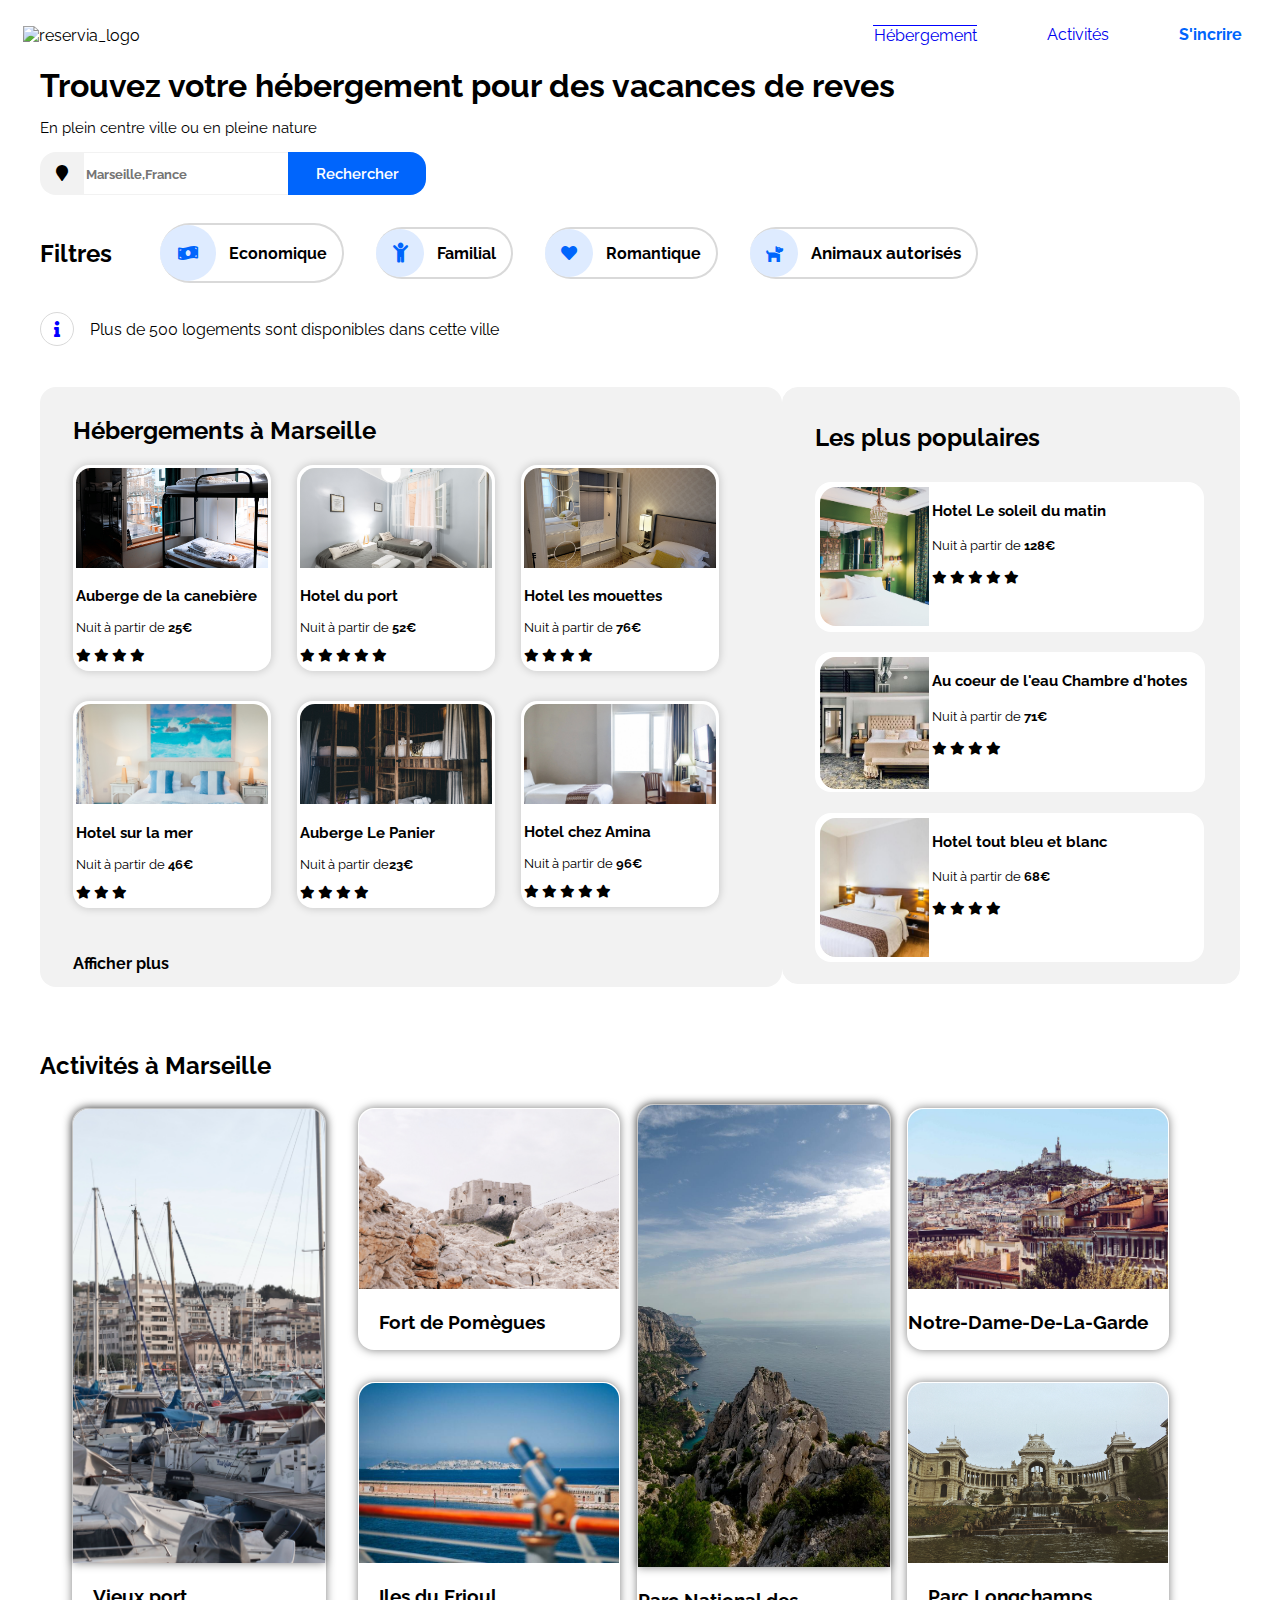
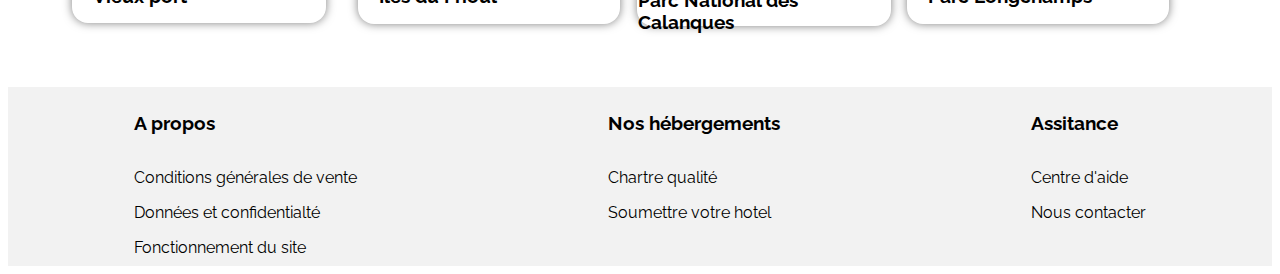
==== projet2boubttahicham.html @ f41bbc64 "mise a jour de la partie desktop avec le mentor, rajout de padding dans activités à Marseille, et sé" ====
<!doctype html>
<html lang="fr">
<head>
  <meta charset="utf-8">
  <title>Reservia</title>
  <link rel="stylesheet" href="style.css">
  <link rel="stylesheet" href="https://cdnjs.cloudflare.com/ajax/libs/font-awesome/5.13.1/css/all.min.css"/>
  <link rel="preconnect" href="https://fonts.gstatic.com">
<link href="https://fonts.googleapis.com/css2?family=Raleway&display=swap" rel="stylesheet">



</head>
<body>
    <!--HEADER-->
      <header class="header">
      <div><img class="logoreservia" src="./Reservia.png" alt="reservia_logo"></div>
      <nav class="headernav">
        <a class="hosting" href="#hébergement">Hébergement</a>
        <a class="activity" href="#activités">Activités</a>
        <a class="signup" href="#sincrire">S'incrire</a>
        </nav>
        
        
      
        
      

        </header>
      <!--HEADER-->

      
     <!--MAIN-->
     <main class="main">
          <!--PARTIE RECHERCHE-->
             <section>
               
                 <h1 class="headertitle">Trouvez votre hébergement pour des vacances de reves</h1>
                 <p class="pheader">En plein centre ville ou en pleine nature</p>
               
               
               <form method="post" action="page2.html" class="form">
                  <span class="iconposition"><i class="fa fa-map-marker" aria-hidden="true"></i></span>
                  <input type="text" placeholder="Marseille,France"class="searchinput"/>
                  <button class="buttonsearch">
                  Rechercher
                  </button>
                </form>

                <div class="filter">
                  
                   <h2>Filtres</h2>
                   
                   <div class="economic">
                   <div class="iconmoney"><i class="fas fa-money-bill-wave"></i></div>
                    <span class="economictext">Economique</span>
                   </div>
                  
                   <div class="family">
                   <div class="iconfamily"><i class="fa fa-child" aria-hidden="true"></i></div>
                    <span class="families">Familial</span>
                   </div>

                  
                    <div class="romantic">
                    <div class="iconromantic"><i class="fa fa-heart" aria-hidden="true"></i></div>
                    <span class="romantictext">Romantique</span>
                    </div>

                     <div class="animal">
                     <div class="iconanimal"><i class="fas fa-dog"></i></div>
                      <span class="animaltext">Animaux autorisés</span>
                     </div>
                </div>     
                    
                    <div class="info">
                     <div class="infoicon"><i class="fas fa-info"></i></div>
                    <p class="infotext">Plus de 500 logements sont disponibles dans cette ville</p>
                    </div>


                

              </section>
          
          <!--PARTIE RECHERCHE-->


      
       <!--HEBERGEMENT-->
            <section>
<div class="mainsection">            
      <div class="hostingsection">
              <header>
                <h2>Hébergements à Marseille</h2>
              </header>
              <div class="mainhosting">
                 
                 <article>
                   <div class="firstarticle">
                   <a href="#">
                       
                         <img src="./img/sigma.jpg" alt="chambre d'hotel avec lit superposé et vu sur la rue" 
                         class="firstarticleimg"
                         >
                        <div class="textfirst">
                         <h3>Auberge de la canebière</h3>
                         <p>Nuit à partir de <strong>25€</strong></p>
                          <i class="fa fa-star" aria-hidden="true"></i>
                          <i class="fa fa-star" aria-hidden="true"></i>
                          <i class="fa fa-star" aria-hidden="true"></i>
                          <i class="fa fa-star" aria-hidden="true"></i>
                          <i class="fa fa-star-o" aria-hidden="true"></i>
                         </div>
                   
                   </a>
                   </div>
                  </article>

                 

                 <article>
                 <div class="articletwo">
                  <a href="#">
                    
                      <img src="./img/beta2.jpg" alt="belle petite chambre d'hotel bleue ciel avec deux lits séparés et mirroir"
                      class="secondarticleimg">

                      <div class="texttwo">
                      <h3>Hotel du port</h3>
                      <p>Nuit à partir de <strong>52€</strong></p>
                       <i class="fa fa-star" aria-hidden="true"></i>
                       <i class="fa fa-star" aria-hidden="true"></i>
                       <i class="fa fa-star" aria-hidden="true"></i>
                       <i class="fa fa-star" aria-hidden="true"></i>
                       <i class="fa fa-star" aria-hidden="true"></i>
                      </div>

                     </a>
                 </div>
                 </article>

                    <article>
                      <div class="articlethree">
                      <a href="#">
                        
                          <img src="./img/omega3.jpg" alt="belle chambre d'hotel simple et moderner avec mirroir et placard"
                          class="thirdarticleimg">
                        <div class="textthree">
                          <h3>Hotel les mouettes</h3>
                          <p>Nuit à partir de <strong>76€</strong></p>
                           <i class="fa fa-star" aria-hidden="true"></i>
                           <i class="fa fa-star" aria-hidden="true"></i>
                           <i class="fa fa-star" aria-hidden="true"></i>
                           <i class="fa fa-star" aria-hidden="true"></i>
                           <i class="fa fa-star-o" aria-hidden="true"></i>
                          </div>
    
                         </a>
                      </div>
                     </article>

                     <article>
                       <div class="articlefour">
                      <a href="#">
                        
                          <img src="./img/delta4.jpg" alt="belle petite chambre d'hotel "
                          class="fourtharticleimg">
                        <div class="textfour">
                        <h3>Hotel sur la mer</h3>
                        <p>Nuit à partir de <strong>46€</strong></p>
                           <i class="fa fa-star" aria-hidden="true"></i>
                           <i class="fa fa-star" aria-hidden="true"></i>
                           <i class="fa fa-star" aria-hidden="true"></i>
                           <i class="fa fa-star-o" aria-hidden="true"></i>
                           <i class="fa fa-star-o" aria-hidden="true"></i>
                          </div>
    
                         </a>
                      </div>
                     </article>

                     <article>
                       <div class="articlefive">
                      <a href="#">

                          <img src="./img/zeta5.jpg" alt="belle chambre d'hotelau style rustique ayant deux lits"
                          class="fivearticleimg">
                         <div class="textfive">
                          <h3>Auberge Le Panier</h3>
                           <p>Nuit à partir de<strong>23€</strong></p>
                           <i class="fa fa-star" aria-hidden="true"></i>
                           <i class="fa fa-star" aria-hidden="true"></i>
                           <i class="fa fa-star" aria-hidden="true"></i>
                           <i class="fa fa-star" aria-hidden="true"></i>
                           <i class="fa fa-star-o" aria-hidden="true"></i>
                          </div>
    
                         </a>
                       </div>
                     </article> 

                     <article>
                      <div class="articlesix">
                      <a href="#">
                          <img src="./img/epsilon6.jpg" alt="belle petite chambre d'hotel au style très épuré"
                          class="sixarticleimg">

                          <div class="textsix">
                          <h3>Hotel chez Amina</h3>
                          <p>Nuit à partir de <strong>96€</strong></p>
                           <i class="fa fa-star" aria-hidden="true"></i>
                           <i class="fa fa-star" aria-hidden="true"></i>
                           <i class="fa fa-star" aria-hidden="true"></i>
                           <i class="fa fa-star" aria-hidden="true"></i>
                           <i class="fa fa-star" aria-hidden="true"></i>
                          </div>
    
                         </a>
                      </div>  
                     </article>   
              </div>
           

                         <a href="#"><p class="showmore">Afficher plus</p></a>
        </div>
    
                     
              

               <aside>
              <div class="mostpopulare">
                  
                  <div class="titlepopulare"><h2>Les plus populaires</h2>
                    <a class="iconpopulare"><i class="fa fa-line-chart" aria-hidden="true"></i></a></div>
                    
              
                <article> 
                  <div class="greenroom">
                
                  <a href="#"><img src="./img/greenroom.jpg" alt="chambre d'hotel à la couleur verte dominante"
                    class="greenroomimg"></a>
                    <div class="textgreenroom">
                    <h3>Hotel Le soleil du matin</h3>
                    <p>Nuit à partir de <strong>128€</strong></p>
                    <i class="fa fa-star" aria-hidden="true"></i>
                    <i class="fa fa-star" aria-hidden="true"></i>
                    <i class="fa fa-star" aria-hidden="true"></i>
                    <i class="fa fa-star" aria-hidden="true"></i>
                    <i class="fa fa-star" aria-hidden="true"></i>
                    </div>
                 
                  </a>
                  </div>
                </article>

                

                <article>
                  <div class="waterroom">
                  
                    <a href="#"> <img src="./img/waterroom.jpg" class="waterroomimg"></a>
                     <div class="textwaterroom">
                      <h3>Au coeur de l'eau Chambre d'hotes</h3>
                      <p>Nuit à partir de <strong>71€</strong></p>
                      <i class="fa fa-star" aria-hidden="true"></i>
                      <i class="fa fa-star" aria-hidden="true"></i>
                      <i class="fa fa-star" aria-hidden="true"></i>
                      <i class="fa fa-star" aria-hidden="true"></i>
                      <i class="fa fa-star-o" aria-hidden="true"></i></div>
                     
                     


                  
                  </div>
                </article>

                <article>
                  <div class="roomblueandwhite">
                    
                    <a href="#"> <img src="./img/roomblueandwhite.jpg" alt="chambre d'hotel simple et chic"
                      class="roomblueandwhiteimg"></a>
                      <div class="textroomblueandwhite">
                      <h3>Hotel tout bleu et blanc</h3>
                      <p>Nuit à partir de <strong>68€</strong></p>
                      <i class="fa fa-star" aria-hidden="true"></i>
                      <i class="fa fa-star" aria-hidden="true"></i>
                      <i class="fa fa-star" aria-hidden="true"></i>
                      <i class="fa fa-star" aria-hidden="true"></i>
                      <i class="fa fa-star-o" aria-hidden="true"></i>
                     </div>
             

                     
                </div>
                </article>


            </div>
               </aside>
</div>
            </section>


       <!--HERBERGEMENT-->

       <!--ACTIVITES-->
          <section class="sectionactivity">
             <header><h2>Activités à Marseille</h2></header>
          <div class="activity">
              <div class="vieuxport">

                <a><img src="./img/vieuxport.jpg"
                alt="un port bondé de bateaux avec la vieille ville en arrière plan"
                class="vieuxportimg"></a>
                <h3 class="vieuxporttxt">Vieux port</h3>

              </div>
              

             
<div class="blocfrioulandfort">
             <a>
               <div class="fortpomegues">
                 <img src="./img/fort.jpg"
                  alt="paysage rocheux avec au second plan un ancien fort en ruine"
                  class="fortpomeguesimg"></a>
                  <h3 class="forttext">Fort de Pomègues</h3>
               </div>
            
            
             
             
               <div class="iledufrioul">
                <a><img src="./img/ileduFrioul.jpg" 
                  alt="on voit sous un ciel ensoleillé la mer meditérranée et un ile au loin"
                  class="iledufrioulimg"></a>
                  <h3 class="frioultext">Iles du Frioul</h3>
               </div>
 </div>
             
                <div class="calanques">
                 <a><img src="./img/ParcNationaldesCalanques.jpg" 
                  alt="paysage montagneux au bord de la mer"
                  class="calanquesimg"></a>
                  <h3 class="calanquestext">Parc National des Calanques</h3>
               </div>
               
             

<div class="blocnotredameandlongchamp">           
               <div class="notredame">
                 <a><img src="./img/NotreDameDeLaGarde.jpg" 
                 alt="la ville en premier plan et la cathédrale au sommet d'une montagne"
                 class="notredameimg"></a>
                 <h3 class="notredametext">Notre-Dame-De-La-Garde</h3>
               </div>
               
             

             
               <div class="parclongchamp">
                 <a><img src="./img/parcLongchamp.jpg" 
                  alt="un batiment en pierre avec une fontaine au premier plan
                 c'est majestueux le style est celui du néo classicisme du Second Empire"
                 class="parclongchampimg"></a>
                 <h3 class="parctext">Parc Longchamps</h3>
               </div>
</div>               
            </div>
    
           </section>

       <!--ACTIVITES-->
      
     </main> 
    <!--MAIN-->

    
    <!--FOOTER-->
         <footer>
           <div class="footer">

             <div class="aboutfooter">
               <h3>A propos</h3>
               <a href="#" class="colorfooter">Conditions générales de vente</a>
               <a href="#"class="colorfooter">Données et confidentialté</a>
               <a href="#" class="colorfooter">Fonctionnement du site</a>
              </div>
              
             <div class="ourhosting">
               <h3>Nos hébergements</h3>
               <a href="#" class="colorfooter">Chartre qualité</a>
               <a href="#" class="colorfooter">Soumettre votre hotel</a>

             </div>

             <div class="help">
               <h3>Assitance</h3>
               <a href="#" class="colorfooter">Centre d'aide</a>
               <a href="#" class="colorfooter">Nous contacter</a>
             </div>


           </div>

         </footer>
    <!--FOOTER-->


    <script src="https://use.fontawesome.com/f425834316.js"></script>
</body>
</html>
---- style.css ----
body{
    font-family: 'Raleway', sans-serif;
    font-style:normal;
    margin-top:25px;
}
.main {
    max-width: 1440px;
    margin: auto;
    padding: 0 2rem;
    box-sizing: border-box;
  }

/*header and nav*/

.logoreservia{
    width: 110px; 
    padding: 0 2rem;
    padding-left: 15px;
    
}

.header{
    display:flex;
    align-items: center;
    justify-content: space-between;
}

.headernav{
     display:flex;

}

.signup{

    font-weight:bold;
    color:#0065FC;
    text-decoration: none;
    margin-right:30px;
    
}

.hosting,.activity:hover{
    border-top:1px blue solid;
    padding:0.3px;
}
.signup:hover{
    transform: scale(1.11);

}

.headertitle{
    margin-bottom:0.5rem;
}

.hosting{
    margin-right: 70px;
    text-decoration:none;
}


.activity{
    margin-right: 70px;
    text-decoration: none;
}

.pheader{
    font-size:15px;
}

.form{
    display:flex;
    height: 43px;
    

}

.iconposition{
  background-color: #F2F2F2;
  border-radius: 1rem 0 0 1rem;
  text-align:center;
  padding: 0.75rem 1rem;

}

.searchinput{
  
  font-weight:bold;
  width:200px;
  border-right:none;
  border-left: none;
  border-top: #F2F2F2 1px solid;
  border-bottom: #F2F2F2 1px solid;
  font-family:"raleway",sans-serif;
  
  
}
.buttonsearch{
  background-color:#0065FC;
  color:white;
  border-left:solid 1px;
  border-radius: 0rem 1rem 1rem 0rem;
  width:138px;
  border:transparent;
  font-weight: 600;
  font-size: 15px;
  font-family:"raleway", sans-serif;
  cursor:pointer;
}

.filter{
    display:flex;
    flex-wrap: wrap;
    align-items: center;
    margin-top: 1.5rem;

}

.economic{
    display:flex;
    border: 2px solid #d9d9d9;
    border-radius:2rem;
    cursor: pointer;
    border-left:none;
    margin-right: 2rem;
    margin-left:3rem;

}

.iconmoney{
    background-color:#DEEBFF;
    border-radius: 100%;
    width: 3rem;
    height: 3rem;
    display: flex;
    align-items: center;
    justify-content: center;
    color:#0065FC;
    min-height: 3.5rem;
    min-width: 3.5rem;
}

.economictext{
    display:flex;
    align-items: center;
    font-weight: bolder;
    padding-left: 13px;
    padding-right:15px;

}

.family{
    display:flex;
    align-items: center;
    border-radius: 2rem;
    border: 2px solid #d9d9d9;
    border-left:none;
    cursor: pointer;
    padding-right: 15px;
}

.iconfamily{
    border-radius:100%;
    background-color:#DEEBFF;
    width: 3rem;
    height: 3rem;
    color:#0065FC;
    display:flex;
    justify-content: center;
    align-items: center;
    font-size: 20px;
}

.families{
    font-weight: bold;
    padding-left: 13px;
}

.romantic{
    display:flex;
    border-radius: 2rem;
    border: 2px solid #d9d9d9;
    border-left:none;
    cursor:pointer;
    margin-right:2rem;
    margin-left:2rem;

    
}
.iconromantic{
    border-radius:100%;
    background-color:#DEEBFF;
    color:#0065FC;
    width: 3rem;
    height: 3rem;
    display:flex;
    align-items: center;
    justify-content: center;
}

.romantictext{
    display:flex;
    align-items: center;
    font-weight: bold;
    padding-left: 13px;
    padding-right:15px;
}

.animal{
    display:flex;
    border: 2px solid #d9d9d9;;
    border-radius:2rem;
    border-left:none;
    cursor:pointer;
}
.iconanimal{
    border-radius:100%;
    background-color:#DEEBFF;
    color:#0065FC;
    width: 3rem;
    height: 3rem;
    display:flex;
    align-items: center;
    justify-content: center;
    font-size: 17px;
}

.animaltext{
    display:flex;
    align-items: center;
    font-weight: bold;
    font-size:17px;
    padding-left: 13px;
    padding-right:15px;
}
.info{
    display:flex;
    align-items: center;
    margin: 1rem 0 2rem 0;
}
.infoicon{
  height: 2rem;
  width: 2rem;
  min-height: 2rem;
  min-width: 2rem;
  border: solid 1px #d9d9d9;
  border-radius: 100%;
  display: flex;
  align-items: center;
  justify-content: center;
  color:blue;
}
.infotext{
    padding-left:1rem;
}

a:link{
    text-decoration: none;
}

/* hosting*/

/*firstarticlehosting*/

.hostingsection{
    background-color:#F2F2F2;
    padding-right:9px;
    border-radius: 1rem 1rem 1rem 1rem;
    width:709px;
    border:1px solid transparent;
    height:590px;
    padding-left:2rem;
    padding-top:8px;

    
    
    
    
}   
.mainhosting{
    display:flex;
    flex-wrap: wrap;
}

.firstarticle{
    width:15vw;
    height:200px;
    border-radius: 1rem 1rem 1rem 1rem;
    border:1px solid transparent;
    background-color: white;
    object-fit: contain;
    padding:1%;
    margin-right:30px;
    margin-bottom:30px;
    box-shadow:0 0 10px rgba(0,0,0,0.2);
}
    
.firstarticleimg{
    width:15vw;
    height:100px;
    object-fit: cover;
    border-radius: 15px 15px 0px 0px;
}
.textfirst{
    font-size:13px;
}
.articletwo{
    width:15vw;
    height:200px;
    border-radius: 1rem 1rem 1rem 1rem;
    border:1px solid transparent;
    background-color: white;
    object-fit: contain;
    padding:1%;
    margin-right:30px;
    margin-bottom:30px;
    box-shadow:0 0 10px rgba(0,0,0,0.2);
}
.secondarticleimg{
    width:15vw;
    height:100px;
    object-fit: cover;
    border-radius: 15px 15px 0px 0px;
}
.texttwo{
    font-size:13px;
}
.articlethree{
    width:15vw;
    height:200px;
    border-radius: 1rem 1rem 1rem 1rem;
    border:1px solid transparent;
    background-color: white;
    object-fit: contain;
    padding:1%;
    box-shadow:0 0 10px rgba(0,0,0,0.2);
}   
.thirdarticleimg{
    width:15vw;
    height:100px;
    object-fit: cover;
    border-radius: 15px 15px 0px 0px;
}
.textthree{
    font-size:13px;
}
.articlefour{
    width:15vw;
    height:200px;
    border-radius: 1rem 1rem 1rem 1rem;
    border:1px solid transparent;
    background-color: white;
    object-fit: contain;
    padding:1%; 
    margin-right:30px;
    margin-bottom:30px;
    box-shadow:0 0 10px rgba(0,0,0,0.2);
}
.fourtharticleimg{
    width:15vw;
    height:100px;
    object-fit: cover;
    border-radius: 15px 15px 0px 0px;
}
.textfour{
    font-size:13px;
}
.articlefive{
    width:15vw;
    height:200px;
    border-radius: 1rem 1rem 1rem 1rem;
    border:1px solid transparent;
    background-color: white;
    object-fit: contain;
    padding:1%;
    margin-right:30px;
    margin-bottom:30px;
    box-shadow:0 0 10px rgba(0,0,0,0.2);
}
.fivearticleimg{
    width:15vw;
    height:100px;
    object-fit: cover;
    border-radius: 15px 15px 0px 0px;
}
.textfive,.textsix{
    font-size:13px;
}
.articlesix{
    width:15vw;
    height:200px;
    border-radius: 1rem 1rem 1rem 1rem;
    border:1px solid transparent;
    background-color: white;
    object-fit: contain;
    padding:1%;
    box-shadow:0 0 10px rgba(0,0,0,0.2);
}
.sixarticleimg{
    width:15vw;
    height:100px;
    object-fit: cover;
    border-radius: 15px 15px 0px 0px;
}
article:hover{
    transform: scale(1.09);
}

.textfirst,.texttwo,.textthree,.textfour,.textfive,.textsix{
    color:black;
}
.showmore{
    color:black;
    font-weight:bold;
}
/*le aside de herbergement*/

.mainsection{
    display:flex;
    justify-content:space-between;
}
.mostpopulare{
   border: #F2F2F2 solid 1px;
   background-color: #F2F2F2;
   height:590px;
   width:400px;
   border-radius:1rem;
   padding-top:5px;
   padding-left:2rem;
   padding-right:1.5rem;
   display:flex;
   flex-wrap: wrap;
}
.titlepopulare{
    display:flex;
    flex-direction: row;
    justify-content:space-between;
    align-items: center;
}
.iconpopulare{
    margin-left:160px;
    font-weight:bold;
    font-size:20px;
}

.greenroom{
  border: 1px solid transparent;
  background-color:white;
  height:140px;
  width:379px;
  border-radius:1rem;
  object-fit: contain;
  padding:1%;
  display:flex;
  font-size:10px;
  flex-direction:row;
}
.greenroomimg{
    height:139.5px;
    width:8.5vw;
    border-radius:1rem 0rem 0rem 1rem;
    border-right:solid transparent;
    object-fit: cover;
}
.textgreenroom{
    font-size:13px;
    line-height:19px;
}
.waterroom{
  border: 1px solid transparent;
  background-color:white;
  height:140px;
  width:390px;
  border-radius:1rem;
  object-fit: contain;
  padding:1%;
  display:flex;
  font-size:10px;
  box-sizing: border-box;
}
.waterroomimg{
    height:132px;
    width:8.5vw;
    border-radius:1rem 0rem 0rem 1rem;
    border-right:solid transparent;
    object-fit: cover;
    text-align: left;
}
.textwaterroom{
    color:black;
    display:block;
    font-size:13px;
    line-height:19px;
    
}
.roomblueandwhite{
    border: 1px solid transparent;
    background-color:white;
    height:140px;
    width:379px;
    border-radius:1rem;
    object-fit: contain;
    padding:1%;
    display:flex;
    font-size:10px;
    flex-direction: row;
}
.roomblueandwhiteimg{
    height:139.5px;
    width:8.5vw;
    border-radius:1rem 0rem 0rem 1rem;
    border-right:solid transparent;
    object-fit: cover;
}
.textroomblueandwhite{
    font-size:13px;
    line-height:19px;
    color:black;
}

.bou{
  display:flex;
  justify-content: space-evenly;
}
/*activités à Marseille*/

.calanques{
    height:520px;
    width:252px;
    border-radius:1rem;
    border:1px solid transparent;
    object-fit: contain;
    background-color: white;
    margin-left:auto;
    margin-top:4px;
    margin-right: auto;
    box-shadow:0 0 10px rgb(0,0,0,0.5);
    cursor: pointer;
}
.calanquesimg{
    width:252px;
    height:462px;
    border-radius: 1rem 1rem 0rem 0rem;
    box-shadow:0 0 10px rgb(0,0,0,0.5);
    object-fit: cover;
}
.fortpomegues,.iledufrioul,.notredame,.parclongchamp{
    height:240px;
    width:260px;
    border-radius:1rem;
    border:1px solid transparent;
    object-fit: contain;
    background-color: white;
    box-shadow:0 0 10px rgb(0,0,0,0.5);
    cursor: pointer;
    
}
.fortpomeguesimg,.iledufrioulimg,.notredameimg,.parclongchampimg{
    height:180px;
    width:260px;
    border-radius: 1rem 1rem 0rem 0rem;
    object-fit: cover;
}
/*utilisation de flexbox pour organiser les photos dans la section*/

.activity{
    display:flex;
    flex-wrap: wrap;
    align-content: space-between;
    box-sizing: border-box;
  }
  /*pour séparer la partie hebergement et activités à Marseille*/

  .sectionactivity{
      margin-top: 4rem;

  }
  /* mise en place des deux blocs contenant chacune deux petites photos par rapports aux grandes photos*/

  .blocnotredameandlongchamp{
      margin-left:1rem;
      margin-right:auto;
      margin-top:8px;
    
  }
  .blocfrioulandfort{
    margin-right:1rem;
    margin-top:8px;
  }

  .vieuxport{
    height:513px;
    width:252px;
    border-radius:1rem;
    border:1px solid transparent;
    object-fit: contain;
    background-color: white;
    margin:2rem;
    margin-top:8px;
    box-shadow:0 0 10px rgb(0,0,0,0.5);
    cursor: pointer;
  }
  .vieuxportimg{
    width:252px;
    height:454px;
    border-radius: 1rem 1rem 0rem 0rem;
    box-shadow:0 0 10px rgb(0,0,0,0.5);
    object-fit: cover;
  }
  .vieuxporttxt,.forttext,.frioultext,.parctext{
    margin-left:20px;
}

/*pour decoller les photos entre elles*/
  
.fortpomegues,.notredame{
 margin-bottom:2rem;

  }

  /*footer*/
  
.footer{
    border:1px solid transparent;
    background-color: #F2F2F2;
    box-sizing: border-box;
    width:1440px;
    height:auto;
    max-width:100%;
    display:flex;
    justify-content: space-around;    
    margin-top:2rem;
}

.aboutfooter{
  display: flex;
  align-items:flex-start;
  flex-direction:column;
  line-height:35px;


}
.ourhosting{
    display:flex;
    flex-direction: column;
    align-items:flex-start;
    line-height:35px;
}
.help{
    display:flex;
    flex-direction: column;
    line-height:35px;
    align-items:flex-start;
}
.colorfooter{
    color:black;
}
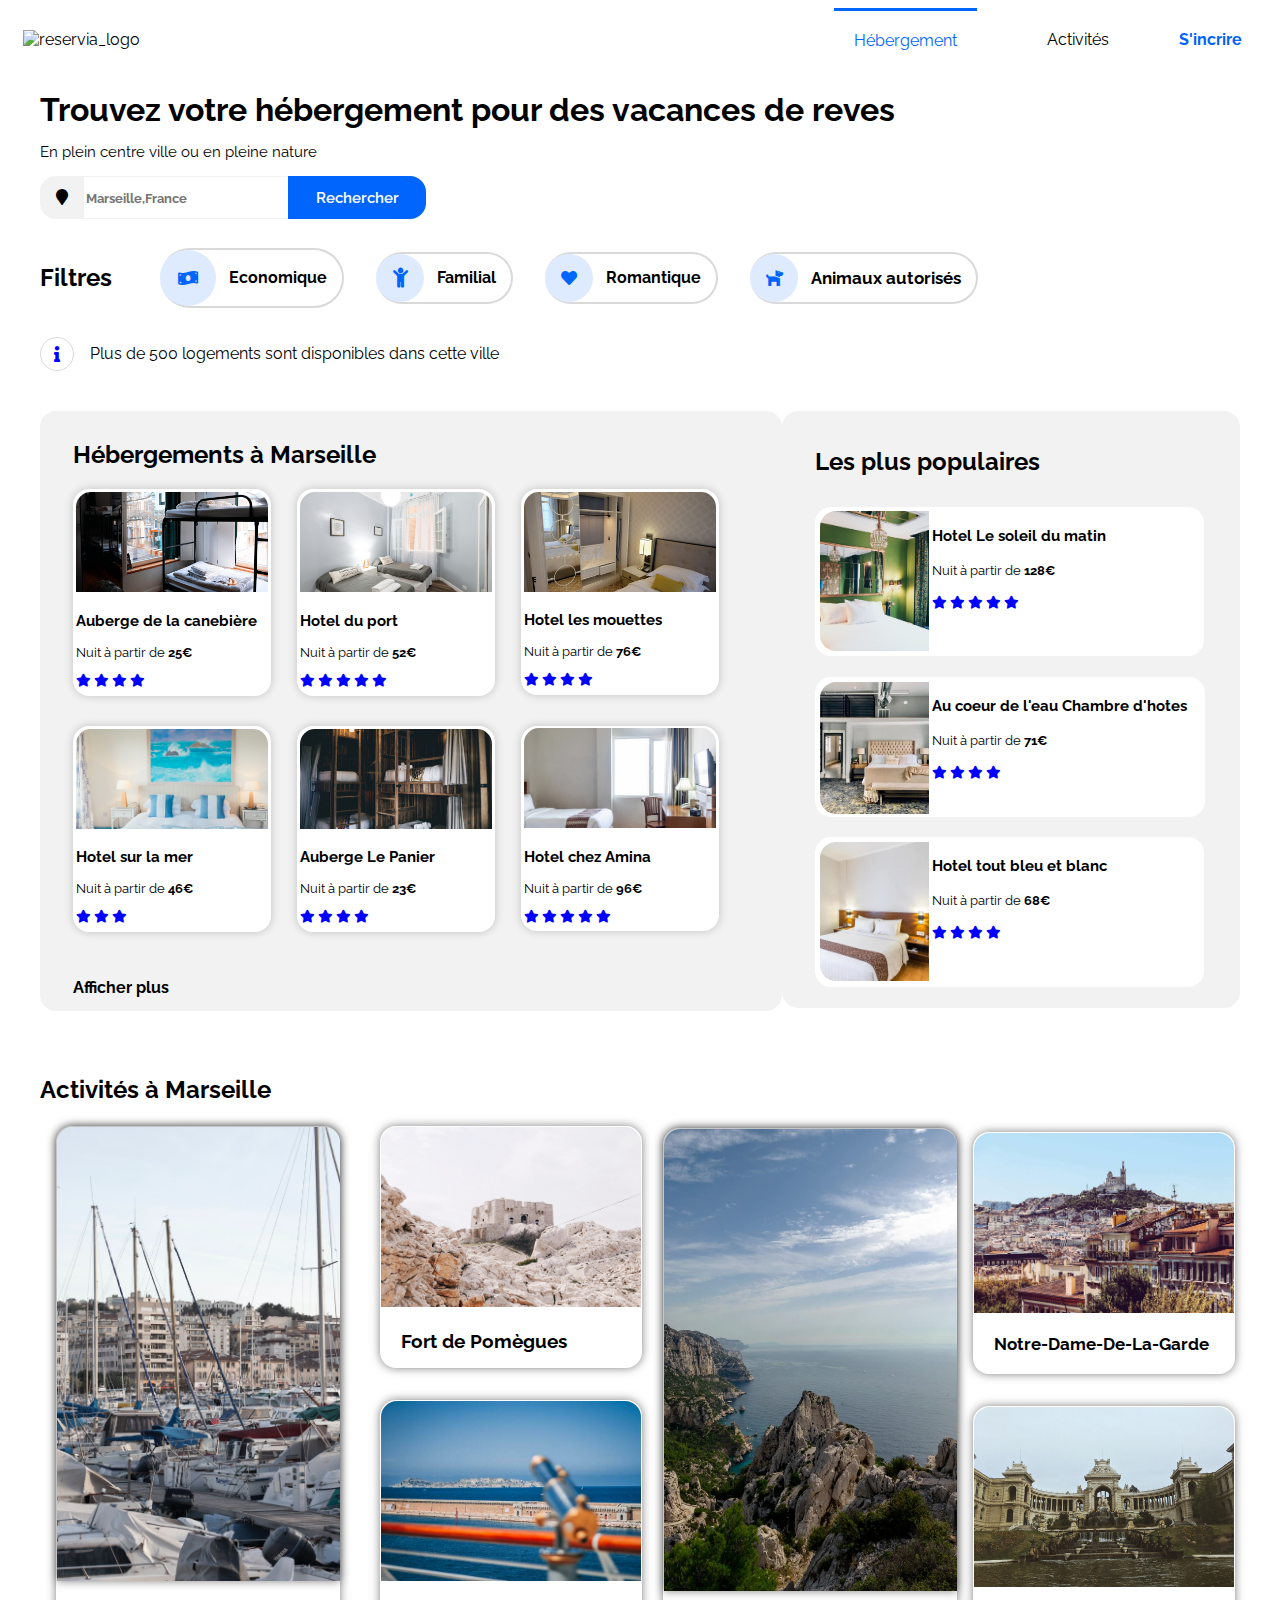
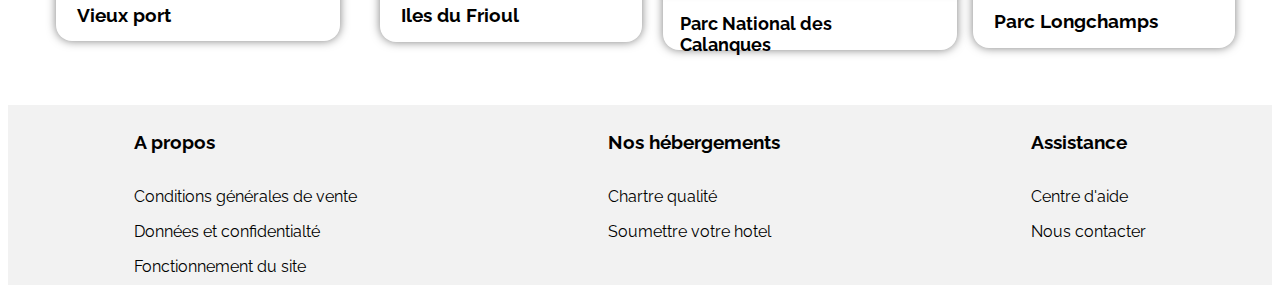
==== commit ddcce584: "rajout de la bordure bleue au dessus du nav dans la version desktop" ====
--- a/projet2boubttahicham.html
+++ b/projet2boubttahicham.html
@@ -4,6 +4,7 @@
   <meta charset="utf-8">
   <title>Reservia</title>
   <link rel="stylesheet" href="style.css">
+  <meta name="viewport" content="width=device-width, initial-scale=1.0">
   <link rel="stylesheet" href="https://cdnjs.cloudflare.com/ajax/libs/font-awesome/5.13.1/css/all.min.css"/>
   <link rel="preconnect" href="https://fonts.gstatic.com">
 <link href="https://fonts.googleapis.com/css2?family=Raleway&display=swap" rel="stylesheet">
@@ -106,11 +107,11 @@
                         <div class="textfirst">
                          <h3>Auberge de la canebière</h3>
                          <p>Nuit à partir de <strong>25€</strong></p>
+                        <a class="bluestar"><i class="fa fa-star" aria-hidden="true"></i>
                           <i class="fa fa-star" aria-hidden="true"></i>
                           <i class="fa fa-star" aria-hidden="true"></i>
                           <i class="fa fa-star" aria-hidden="true"></i>
-                          <i class="fa fa-star" aria-hidden="true"></i>
-                          <i class="fa fa-star-o" aria-hidden="true"></i>
+                          <i class="fa fa-star-o" aria-hidden="true"></i></a>
                          </div>
                    
                    </a>
@@ -129,11 +130,11 @@
                       <div class="texttwo">
                       <h3>Hotel du port</h3>
                       <p>Nuit à partir de <strong>52€</strong></p>
+                      <a class="bluestar"> <i class="fa fa-star" aria-hidden="true"></i>
                        <i class="fa fa-star" aria-hidden="true"></i>
                        <i class="fa fa-star" aria-hidden="true"></i>
                        <i class="fa fa-star" aria-hidden="true"></i>
-                       <i class="fa fa-star" aria-hidden="true"></i>
-                       <i class="fa fa-star" aria-hidden="true"></i>
+                       <i class="fa fa-star" aria-hidden="true"></i></a>
                       </div>
 
                      </a>
@@ -149,11 +150,11 @@
                         <div class="textthree">
                           <h3>Hotel les mouettes</h3>
                           <p>Nuit à partir de <strong>76€</strong></p>
-                           <i class="fa fa-star" aria-hidden="true"></i>
-                           <i class="fa fa-star" aria-hidden="true"></i>
-                           <i class="fa fa-star" aria-hidden="true"></i>
-                           <i class="fa fa-star" aria-hidden="true"></i>
-                           <i class="fa fa-star-o" aria-hidden="true"></i>
+                         <a class="bluestar"><i class="fa fa-star" aria-hidden="true"></i>
+                           <i class="fa fa-star" aria-hidden="true"></i>
+                           <i class="fa fa-star" aria-hidden="true"></i>
+                           <i class="fa fa-star" aria-hidden="true"></i>
+                           <i class="fa fa-star-o" aria-hidden="true"></i></a>
                           </div>
     
                          </a>
@@ -169,11 +170,11 @@
                         <div class="textfour">
                         <h3>Hotel sur la mer</h3>
                         <p>Nuit à partir de <strong>46€</strong></p>
-                           <i class="fa fa-star" aria-hidden="true"></i>
+                           <a class="bluestar"><i class="fa fa-star" aria-hidden="true"></i>
                            <i class="fa fa-star" aria-hidden="true"></i>
                            <i class="fa fa-star" aria-hidden="true"></i>
                            <i class="fa fa-star-o" aria-hidden="true"></i>
-                           <i class="fa fa-star-o" aria-hidden="true"></i>
+                           <i class="fa fa-star-o" aria-hidden="true"></i></a>
                           </div>
     
                          </a>
@@ -188,12 +189,12 @@
                           class="fivearticleimg">
                          <div class="textfive">
                           <h3>Auberge Le Panier</h3>
-                           <p>Nuit à partir de<strong>23€</strong></p>
-                           <i class="fa fa-star" aria-hidden="true"></i>
-                           <i class="fa fa-star" aria-hidden="true"></i>
-                           <i class="fa fa-star" aria-hidden="true"></i>
-                           <i class="fa fa-star" aria-hidden="true"></i>
-                           <i class="fa fa-star-o" aria-hidden="true"></i>
+                           <p>Nuit à partir de <strong>23€</strong></p>
+                           <a class="bluestar"><i class="fa fa-star" aria-hidden="true"></i>
+                           <i class="fa fa-star" aria-hidden="true"></i>
+                           <i class="fa fa-star" aria-hidden="true"></i>
+                           <i class="fa fa-star" aria-hidden="true"></i>
+                           <i class="fa fa-star-o" aria-hidden="true"></i></a>
                           </div>
     
                          </a>
@@ -209,11 +210,11 @@
                           <div class="textsix">
                           <h3>Hotel chez Amina</h3>
                           <p>Nuit à partir de <strong>96€</strong></p>
-                           <i class="fa fa-star" aria-hidden="true"></i>
-                           <i class="fa fa-star" aria-hidden="true"></i>
-                           <i class="fa fa-star" aria-hidden="true"></i>
-                           <i class="fa fa-star" aria-hidden="true"></i>
-                           <i class="fa fa-star" aria-hidden="true"></i>
+                           <a class="bluestar"><i class="fa fa-star" aria-hidden="true"></i>
+                           <i class="fa fa-star" aria-hidden="true"></i>
+                           <i class="fa fa-star" aria-hidden="true"></i>
+                           <i class="fa fa-star" aria-hidden="true"></i>
+                           <i class="fa fa-star" aria-hidden="true"></i></a>
                           </div>
     
                          </a>
@@ -243,11 +244,11 @@
                     <div class="textgreenroom">
                     <h3>Hotel Le soleil du matin</h3>
                     <p>Nuit à partir de <strong>128€</strong></p>
+                    <a class="bluestar"><i class="fa fa-star" aria-hidden="true"></i>
                     <i class="fa fa-star" aria-hidden="true"></i>
                     <i class="fa fa-star" aria-hidden="true"></i>
                     <i class="fa fa-star" aria-hidden="true"></i>
-                    <i class="fa fa-star" aria-hidden="true"></i>
-                    <i class="fa fa-star" aria-hidden="true"></i>
+                    <i class="fa fa-star" aria-hidden="true"></i></a>
                     </div>
                  
                   </a>
@@ -263,11 +264,12 @@
                      <div class="textwaterroom">
                       <h3>Au coeur de l'eau Chambre d'hotes</h3>
                       <p>Nuit à partir de <strong>71€</strong></p>
-                      <i class="fa fa-star" aria-hidden="true"></i>
-                      <i class="fa fa-star" aria-hidden="true"></i>
-                      <i class="fa fa-star" aria-hidden="true"></i>
-                      <i class="fa fa-star" aria-hidden="true"></i>
-                      <i class="fa fa-star-o" aria-hidden="true"></i></div>
+                      <a class="bluestar"><i class="fa fa-star" aria-hidden="true"></i>
+                      <i class="fa fa-star" aria-hidden="true"></i>
+                      <i class="fa fa-star" aria-hidden="true"></i>
+                      <i class="fa fa-star" aria-hidden="true"></i>
+                      <i class="fa fa-star-o" aria-hidden="true"></i></a>
+                    </div>
                      
                      
 
@@ -284,11 +286,11 @@
                       <div class="textroomblueandwhite">
                       <h3>Hotel tout bleu et blanc</h3>
                       <p>Nuit à partir de <strong>68€</strong></p>
-                      <i class="fa fa-star" aria-hidden="true"></i>
-                      <i class="fa fa-star" aria-hidden="true"></i>
-                      <i class="fa fa-star" aria-hidden="true"></i>
-                      <i class="fa fa-star" aria-hidden="true"></i>
-                      <i class="fa fa-star-o" aria-hidden="true"></i>
+                      <a class="bluestar"><i class="fa fa-star" aria-hidden="true"></i>
+                      <i class="fa fa-star" aria-hidden="true"></i>
+                      <i class="fa fa-star" aria-hidden="true"></i>
+                      <i class="fa fa-star" aria-hidden="true"></i>
+                      <i class="fa fa-star-o" aria-hidden="true"></i></a>
                      </div>
              
 
@@ -308,7 +310,7 @@
        <!--ACTIVITES-->
           <section class="sectionactivity">
              <header><h2>Activités à Marseille</h2></header>
-          <div class="activity">
+          <div class="activities">
               <div class="vieuxport">
 
                 <a><img src="./img/vieuxport.jpg"
@@ -397,7 +399,7 @@
              </div>
 
              <div class="help">
-               <h3>Assitance</h3>
+               <h3>Assistance</h3>
                <a href="#" class="colorfooter">Centre d'aide</a>
                <a href="#" class="colorfooter">Nous contacter</a>
              </div>
--- a/style.css
+++ b/style.css
@@ -1,15 +1,18 @@
 body{
     font-family: 'Raleway', sans-serif;
     font-style:normal;
-    margin-top:25px;
-}
+    
+}
+
 .main {
     max-width: 1440px;
     margin: auto;
     padding: 0 2rem;
     box-sizing: border-box;
-  }
-
+    
+  }
+
+  
 /*header and nav*/
 
 .logoreservia{
@@ -23,11 +26,12 @@
     display:flex;
     align-items: center;
     justify-content: space-between;
+    
 }
 
 .headernav{
      display:flex;
-
+     align-items: center;
 }
 
 .signup{
@@ -40,12 +44,14 @@
 }
 
 .hosting,.activity:hover{
-    border-top:1px blue solid;
-    padding:0.3px;
+    border-top:3px #0065FC solid;
+    padding:20px;
+    color:#0065FC;
 }
 .signup:hover{
     transform: scale(1.11);
-
+    border-top:3px #0065FC solid;
+    padding:20px;
 }
 
 .headertitle{
@@ -55,23 +61,24 @@
 .hosting{
     margin-right: 70px;
     text-decoration:none;
-}
-
+    color:#0065FC;
+}
 
 .activity{
     margin-right: 70px;
     text-decoration: none;
+    color:black;
 }
 
 .pheader{
     font-size:15px;
 }
 
+
 .form{
     display:flex;
     height: 43px;
     
-
 }
 
 .iconposition{
@@ -271,14 +278,19 @@
     padding-left:2rem;
     padding-top:8px;
 
-    
-    
-    
-    
-}   
+ }   
+
 .mainhosting{
     display:flex;
     flex-wrap: wrap;
+}
+
+.bluestar{
+    color:blue;
+    text-decoration: none;
+}
+a{
+   color:inherit;
 }
 
 .firstarticle{
@@ -417,6 +429,12 @@
 .mainsection{
     display:flex;
     justify-content:space-between;
+}
+@media screen and (max-width: 425px) {
+    .mainsection{
+        display:flex;
+        flex-direction: column-reverse;
+    }
 }
 .mostpopulare{
    border: #F2F2F2 solid 1px;
@@ -535,9 +553,10 @@
     margin-right: auto;
     box-shadow:0 0 10px rgb(0,0,0,0.5);
     cursor: pointer;
+    padding-right:2.5rem;
 }
 .calanquesimg{
-    width:252px;
+    width:293px;
     height:462px;
     border-radius: 1rem 1rem 0rem 0rem;
     box-shadow:0 0 10px rgb(0,0,0,0.5);
@@ -562,7 +581,7 @@
 }
 /*utilisation de flexbox pour organiser les photos dans la section*/
 
-.activity{
+.activities{
     display:flex;
     flex-wrap: wrap;
     align-content: space-between;
@@ -577,14 +596,15 @@
   /* mise en place des deux blocs contenant chacune deux petites photos par rapports aux grandes photos*/
 
   .blocnotredameandlongchamp{
-      margin-left:1rem;
-      margin-right:auto;
+      margin-left:10px; /*1rem margin left*/
+      margin-right:auto; 
       margin-top:8px;
     
   }
   .blocfrioulandfort{
     margin-right:1rem;
-    margin-top:8px;
+    margin-top:2px;
+    margin-left:2.5rem; 
   }
 
   .vieuxport{
@@ -594,13 +614,15 @@
     border:1px solid transparent;
     object-fit: contain;
     background-color: white;
-    margin:2rem;
-    margin-top:8px;
+    margin-bottom:2rem;
     box-shadow:0 0 10px rgb(0,0,0,0.5);
     cursor: pointer;
+    margin-left:1rem;  
+    padding-right:30px; 
+    margin-top:2px;
   }
   .vieuxportimg{
-    width:252px;
+    width:283px;
     height:454px;
     border-radius: 1rem 1rem 0rem 0rem;
     box-shadow:0 0 10px rgb(0,0,0,0.5);
@@ -609,7 +631,15 @@
   .vieuxporttxt,.forttext,.frioultext,.parctext{
     margin-left:20px;
 }
-
+/*reglage du font size et du margin pour faire rentrer le titre calanque dans la card*/
+.calanquestext{
+ margin-left:1rem;
+ font-size:17.7px;
+}
+.notredametext{
+    margin-left:20px;
+ font-size:17px;
+}
 /*pour decoller les photos entre elles*/
   
 .fortpomegues,.notredame{
@@ -655,4 +685,3 @@
     color:black;
 }
 
-
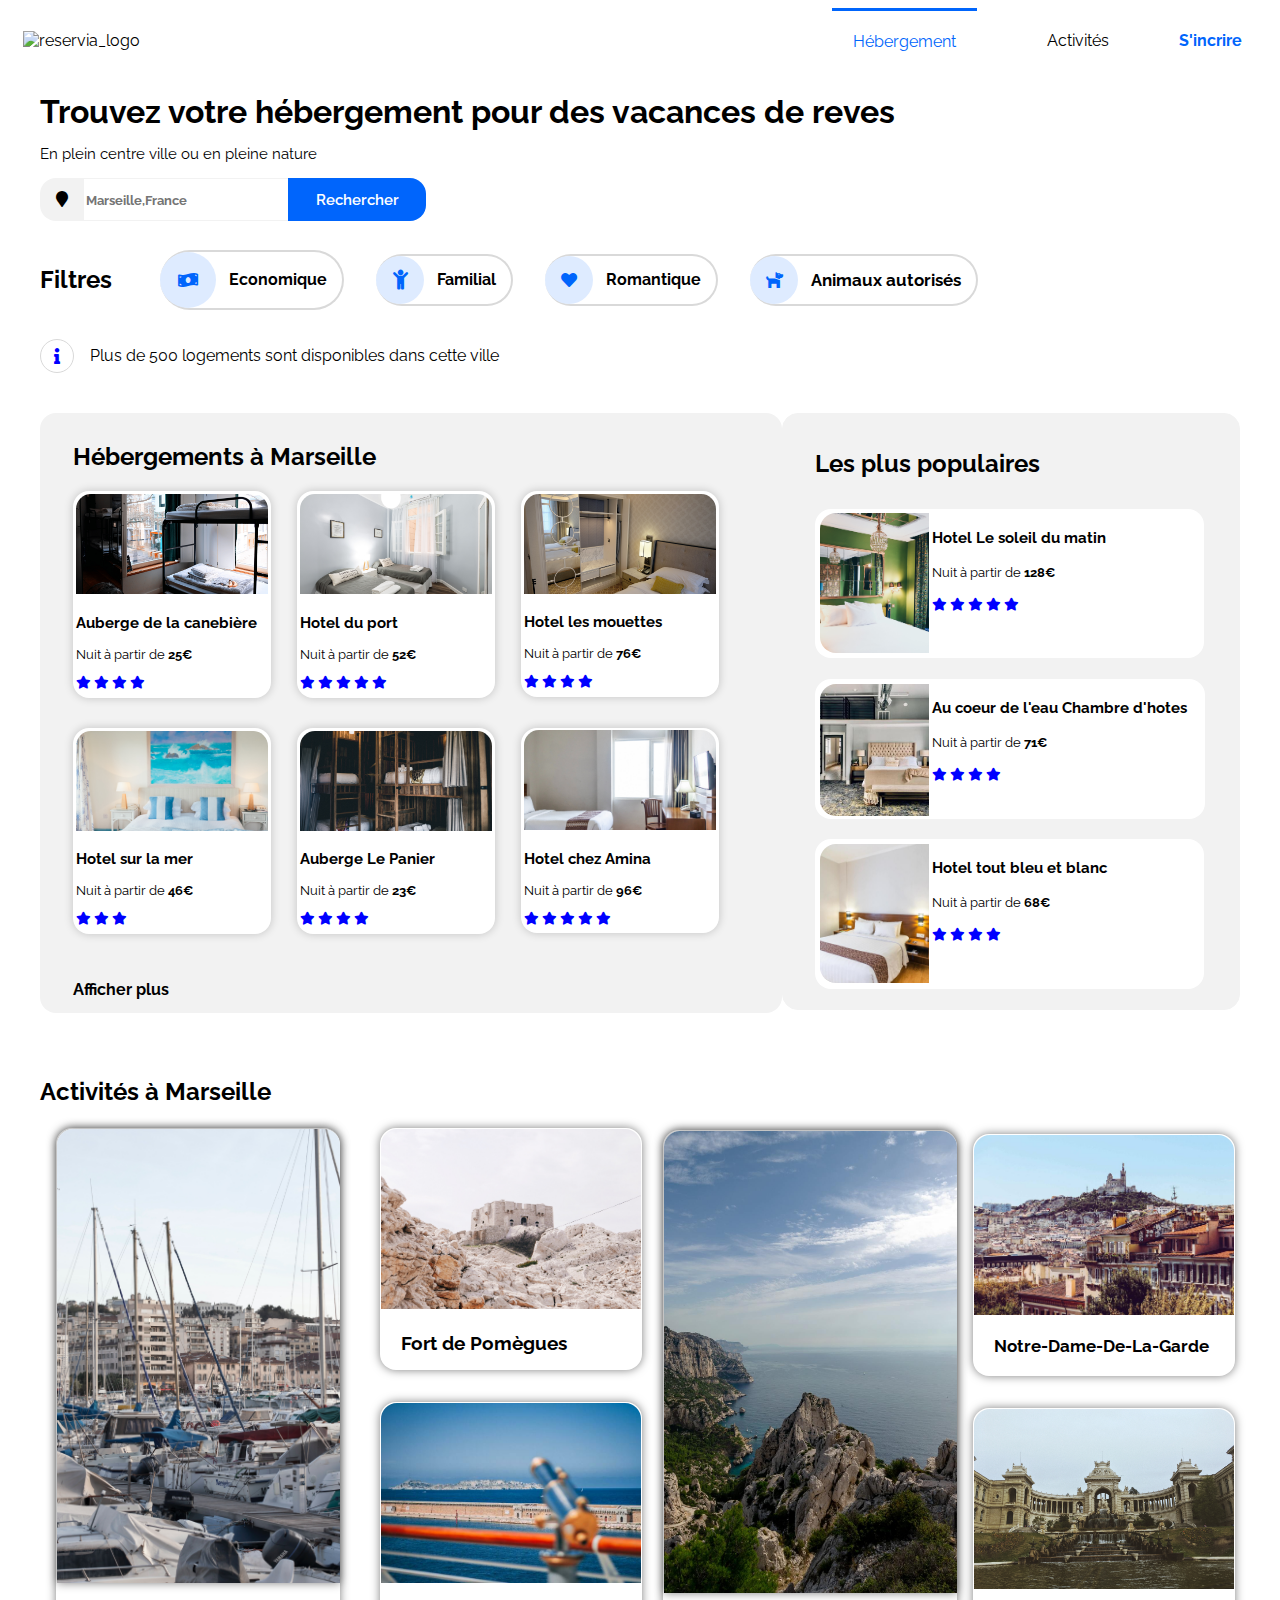
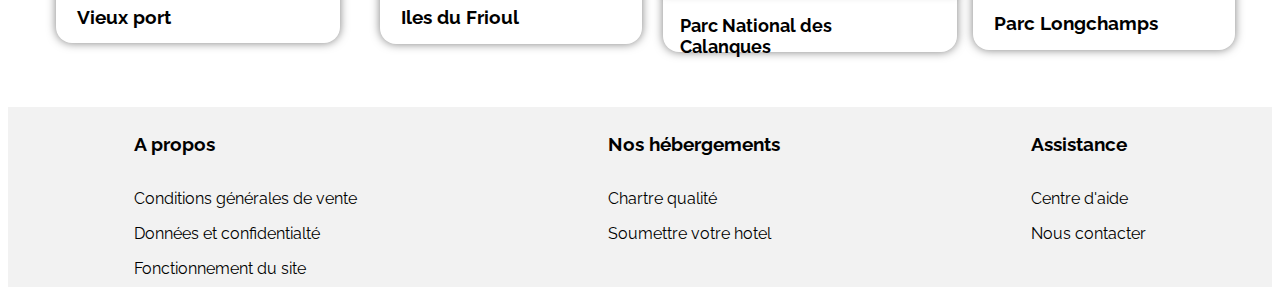
==== commit 6e25e794: "partie desktop terminée et validé par le w3c" ====
--- a/projet2boubttahicham.html
+++ b/projet2boubttahicham.html
@@ -36,13 +36,13 @@
           <!--PARTIE RECHERCHE-->
              <section>
                
-                 <h1 class="headertitle">Trouvez votre hébergement pour des vacances de reves</h1>
-                 <p class="pheader">En plein centre ville ou en pleine nature</p>
+                 <h1 class="sectionsearchtitle">Trouvez votre hébergement pour des vacances de reves</h1>
+                 <p class="sectionsearchparagraph">En plein centre ville ou en pleine nature</p>
                
                
                <form method="post" action="page2.html" class="form">
                   <span class="iconposition"><i class="fa fa-map-marker" aria-hidden="true"></i></span>
-                  <input type="text" placeholder="Marseille,France"class="searchinput"/>
+                  <input type="text" placeholder="Marseille,France" class="searchinput"/>
                   <button class="buttonsearch">
                   Rechercher
                   </button>
@@ -107,11 +107,12 @@
                         <div class="textfirst">
                          <h3>Auberge de la canebière</h3>
                          <p>Nuit à partir de <strong>25€</strong></p>
-                        <a class="bluestar"><i class="fa fa-star" aria-hidden="true"></i>
+                        <p class="bluestar"><i class="fa fa-star" aria-hidden="true"></i>
                           <i class="fa fa-star" aria-hidden="true"></i>
                           <i class="fa fa-star" aria-hidden="true"></i>
                           <i class="fa fa-star" aria-hidden="true"></i>
-                          <i class="fa fa-star-o" aria-hidden="true"></i></a>
+                          <i class="fa fa-star-o" aria-hidden="true"></i>
+                        </p>
                          </div>
                    
                    </a>
@@ -130,11 +131,12 @@
                       <div class="texttwo">
                       <h3>Hotel du port</h3>
                       <p>Nuit à partir de <strong>52€</strong></p>
-                      <a class="bluestar"> <i class="fa fa-star" aria-hidden="true"></i>
+                      <p class="bluestar"><i class="fa fa-star" aria-hidden="true"></i>
                        <i class="fa fa-star" aria-hidden="true"></i>
                        <i class="fa fa-star" aria-hidden="true"></i>
                        <i class="fa fa-star" aria-hidden="true"></i>
-                       <i class="fa fa-star" aria-hidden="true"></i></a>
+                       <i class="fa fa-star" aria-hidden="true"></i>
+                      </p>
                       </div>
 
                      </a>
@@ -150,11 +152,12 @@
                         <div class="textthree">
                           <h3>Hotel les mouettes</h3>
                           <p>Nuit à partir de <strong>76€</strong></p>
-                         <a class="bluestar"><i class="fa fa-star" aria-hidden="true"></i>
-                           <i class="fa fa-star" aria-hidden="true"></i>
-                           <i class="fa fa-star" aria-hidden="true"></i>
-                           <i class="fa fa-star" aria-hidden="true"></i>
-                           <i class="fa fa-star-o" aria-hidden="true"></i></a>
+                          <p class="bluestar"><i class="fa fa-star" aria-hidden="true"></i>
+                           <i class="fa fa-star" aria-hidden="true"></i>
+                           <i class="fa fa-star" aria-hidden="true"></i>
+                           <i class="fa fa-star" aria-hidden="true"></i>
+                           <i class="fa fa-star-o" aria-hidden="true"></i>
+                          </p>
                           </div>
     
                          </a>
@@ -170,11 +173,12 @@
                         <div class="textfour">
                         <h3>Hotel sur la mer</h3>
                         <p>Nuit à partir de <strong>46€</strong></p>
-                           <a class="bluestar"><i class="fa fa-star" aria-hidden="true"></i>
+                           <p class="bluestar"><i class="fa fa-star" aria-hidden="true"></i>
                            <i class="fa fa-star" aria-hidden="true"></i>
                            <i class="fa fa-star" aria-hidden="true"></i>
                            <i class="fa fa-star-o" aria-hidden="true"></i>
-                           <i class="fa fa-star-o" aria-hidden="true"></i></a>
+                           <i class="fa fa-star-o" aria-hidden="true"></i>
+                           </p>
                           </div>
     
                          </a>
@@ -190,11 +194,12 @@
                          <div class="textfive">
                           <h3>Auberge Le Panier</h3>
                            <p>Nuit à partir de <strong>23€</strong></p>
-                           <a class="bluestar"><i class="fa fa-star" aria-hidden="true"></i>
-                           <i class="fa fa-star" aria-hidden="true"></i>
-                           <i class="fa fa-star" aria-hidden="true"></i>
-                           <i class="fa fa-star" aria-hidden="true"></i>
-                           <i class="fa fa-star-o" aria-hidden="true"></i></a>
+                           <p class="bluestar"><i class="fa fa-star" aria-hidden="true"></i>
+                           <i class="fa fa-star" aria-hidden="true"></i>
+                           <i class="fa fa-star" aria-hidden="true"></i>
+                           <i class="fa fa-star" aria-hidden="true"></i>
+                           <i class="fa fa-star-o" aria-hidden="true"></i>
+                           </p>
                           </div>
     
                          </a>
@@ -205,19 +210,20 @@
                       <div class="articlesix">
                       <a href="#">
                           <img src="./img/epsilon6.jpg" alt="belle petite chambre d'hotel au style très épuré"
-                          class="sixarticleimg">
+                          class="sixarticleimg"></a>
 
                           <div class="textsix">
                           <h3>Hotel chez Amina</h3>
                           <p>Nuit à partir de <strong>96€</strong></p>
-                           <a class="bluestar"><i class="fa fa-star" aria-hidden="true"></i>
-                           <i class="fa fa-star" aria-hidden="true"></i>
-                           <i class="fa fa-star" aria-hidden="true"></i>
-                           <i class="fa fa-star" aria-hidden="true"></i>
-                           <i class="fa fa-star" aria-hidden="true"></i></a>
+                           <p class="bluestar"><i class="fa fa-star" aria-hidden="true"></i>
+                           <i class="fa fa-star" aria-hidden="true"></i>
+                           <i class="fa fa-star" aria-hidden="true"></i>
+                           <i class="fa fa-star" aria-hidden="true"></i>
+                           <i class="fa fa-star" aria-hidden="true"></i>
+                           </p>
                           </div>
     
-                         </a>
+                         
                       </div>  
                      </article>   
               </div>
@@ -238,20 +244,23 @@
               
                 <article> 
                   <div class="greenroom">
-                
-                  <a href="#"><img src="./img/greenroom.jpg" alt="chambre d'hotel à la couleur verte dominante"
+                  
+        
+                    
+                    <a href="#"><img src="./img/greenroom.jpg" alt="chambre d'hotel à la couleur verte dominante"
                     class="greenroomimg"></a>
                     <div class="textgreenroom">
                     <h3>Hotel Le soleil du matin</h3>
                     <p>Nuit à partir de <strong>128€</strong></p>
-                    <a class="bluestar"><i class="fa fa-star" aria-hidden="true"></i>
+                    <p class="stars"><i class="fa fa-star" aria-hidden="true"></i>
                     <i class="fa fa-star" aria-hidden="true"></i>
                     <i class="fa fa-star" aria-hidden="true"></i>
                     <i class="fa fa-star" aria-hidden="true"></i>
-                    <i class="fa fa-star" aria-hidden="true"></i></a>
+                    <i class="fa fa-star" aria-hidden="true"></i>
+                    </p>
                     </div>
                  
-                  </a>
+                  
                   </div>
                 </article>
 
@@ -260,15 +269,17 @@
                 <article>
                   <div class="waterroom">
                   
-                    <a href="#"> <img src="./img/waterroom.jpg" class="waterroomimg"></a>
+                    <a href="#"> <img src="./img/waterroom.jpg" alt="une chambre qui a pour thème l'eau" 
+                      class="waterroomimg"></a>
                      <div class="textwaterroom">
                       <h3>Au coeur de l'eau Chambre d'hotes</h3>
                       <p>Nuit à partir de <strong>71€</strong></p>
-                      <a class="bluestar"><i class="fa fa-star" aria-hidden="true"></i>
-                      <i class="fa fa-star" aria-hidden="true"></i>
-                      <i class="fa fa-star" aria-hidden="true"></i>
-                      <i class="fa fa-star" aria-hidden="true"></i>
-                      <i class="fa fa-star-o" aria-hidden="true"></i></a>
+                      <p class="stars"><i class="fa fa-star" aria-hidden="true"></i>
+                      <i class="fa fa-star" aria-hidden="true"></i>
+                      <i class="fa fa-star" aria-hidden="true"></i>
+                      <i class="fa fa-star" aria-hidden="true"></i>
+                      <i class="fa fa-star-o" aria-hidden="true"></i>
+                      </p>
                     </div>
                      
                      
@@ -286,11 +297,13 @@
                       <div class="textroomblueandwhite">
                       <h3>Hotel tout bleu et blanc</h3>
                       <p>Nuit à partir de <strong>68€</strong></p>
-                      <a class="bluestar"><i class="fa fa-star" aria-hidden="true"></i>
-                      <i class="fa fa-star" aria-hidden="true"></i>
-                      <i class="fa fa-star" aria-hidden="true"></i>
-                      <i class="fa fa-star" aria-hidden="true"></i>
-                      <i class="fa fa-star-o" aria-hidden="true"></i></a>
+                      <a class="stars"><i class="fa fa-star" aria-hidden="true"></i>
+                      <i class="fa fa-star" aria-hidden="true"></i>
+                      <i class="fa fa-star" aria-hidden="true"></i>
+                      <i class="fa fa-star" aria-hidden="true"></i>
+                      <i class="fa fa-star-o" aria-hidden="true"></i>
+                      </a>
+                    
                      </div>
              
 
@@ -311,7 +324,8 @@
           <section class="sectionactivity">
              <header><h2>Activités à Marseille</h2></header>
           <div class="activities">
-              <div class="vieuxport">
+             
+            <div class="vieuxport">
 
                 <a><img src="./img/vieuxport.jpg"
                 alt="un port bondé de bateaux avec la vieille ville en arrière plan"
@@ -323,11 +337,12 @@
 
              
 <div class="blocfrioulandfort">
-             <a>
+             
                <div class="fortpomegues">
-                 <img src="./img/fort.jpg"
+                 <a><img src="./img/fort.jpg"
                   alt="paysage rocheux avec au second plan un ancien fort en ruine"
-                  class="fortpomeguesimg"></a>
+                  class="fortpomeguesimg">
+                </a>
                   <h3 class="forttext">Fort de Pomègues</h3>
                </div>
             
@@ -337,7 +352,8 @@
                <div class="iledufrioul">
                 <a><img src="./img/ileduFrioul.jpg" 
                   alt="on voit sous un ciel ensoleillé la mer meditérranée et un ile au loin"
-                  class="iledufrioulimg"></a>
+                  class="iledufrioulimg">
+                </a>
                   <h3 class="frioultext">Iles du Frioul</h3>
                </div>
  </div>
@@ -345,7 +361,8 @@
                 <div class="calanques">
                  <a><img src="./img/ParcNationaldesCalanques.jpg" 
                   alt="paysage montagneux au bord de la mer"
-                  class="calanquesimg"></a>
+                  class="calanquesimg">
+                 </a>
                   <h3 class="calanquestext">Parc National des Calanques</h3>
                </div>
                
@@ -355,7 +372,8 @@
                <div class="notredame">
                  <a><img src="./img/NotreDameDeLaGarde.jpg" 
                  alt="la ville en premier plan et la cathédrale au sommet d'une montagne"
-                 class="notredameimg"></a>
+                 class="notredameimg">
+                 </a>
                  <h3 class="notredametext">Notre-Dame-De-La-Garde</h3>
                </div>
                
@@ -366,7 +384,8 @@
                  <a><img src="./img/parcLongchamp.jpg" 
                   alt="un batiment en pierre avec une fontaine au premier plan
                  c'est majestueux le style est celui du néo classicisme du Second Empire"
-                 class="parclongchampimg"></a>
+                 class="parclongchampimg">
+                 </a>
                  <h3 class="parctext">Parc Longchamps</h3>
                </div>
 </div>               
--- a/style.css
+++ b/style.css
@@ -43,18 +43,7 @@
     
 }
 
-.hosting,.activity:hover{
-    border-top:3px #0065FC solid;
-    padding:20px;
-    color:#0065FC;
-}
-.signup:hover{
-    transform: scale(1.11);
-    border-top:3px #0065FC solid;
-    padding:20px;
-}
-
-.headertitle{
+.sectionsearchtitle{
     margin-bottom:0.5rem;
 }
 
@@ -70,7 +59,7 @@
     color:black;
 }
 
-.pheader{
+.sectionsearchparagraph{
     font-size:15px;
 }
 
@@ -259,14 +248,36 @@
 .infotext{
     padding-left:1rem;
 }
+/*ajout des parametres hover du header et de la section recherche*/
 
 a:link{
     text-decoration: none;
 }
-
-/* hosting*/
-
-/*firstarticlehosting*/
+.animal:hover{
+    background-color:#DEEBFF;
+}
+.romantic:hover{
+    background-color:#DEEBFF;
+}
+.economic:hover{
+    background-color:#DEEBFF;
+}
+.family:hover{
+    background-color:#DEEBFF;
+}
+.hosting,.activity:hover{
+    border-top:3px #0065FC solid;
+    padding:21px;
+    color:#0065FC;
+}
+.signup:hover{
+    transform: scale(1.09);
+    border-top:3px #0065FC solid;
+    padding:21px;
+}
+
+
+/* hosting*/ /*mise en place de la section hebergement*/
 
 .hostingsection{
     background-color:#F2F2F2;
@@ -285,7 +296,7 @@
     flex-wrap: wrap;
 }
 
-.bluestar{
+.bluestar,.stars{
     color:blue;
     text-decoration: none;
 }
@@ -426,6 +437,9 @@
 }
 /*le aside de herbergement*/
 
+/* la class mainsection regroupe la section hebergement et son aside "les plus populaire", on a fait un display flex pour 
+les mettre cote a cote.*/
+
 .mainsection{
     display:flex;
     justify-content:space-between;
@@ -434,6 +448,9 @@
     .mainsection{
         display:flex;
         flex-direction: column-reverse;
+    }
+    .body{
+        max-width:425px;
     }
 }
 .mostpopulare{
@@ -535,10 +552,6 @@
     color:black;
 }
 
-.bou{
-  display:flex;
-  justify-content: space-evenly;
-}
 /*activités à Marseille*/
 
 .calanques{
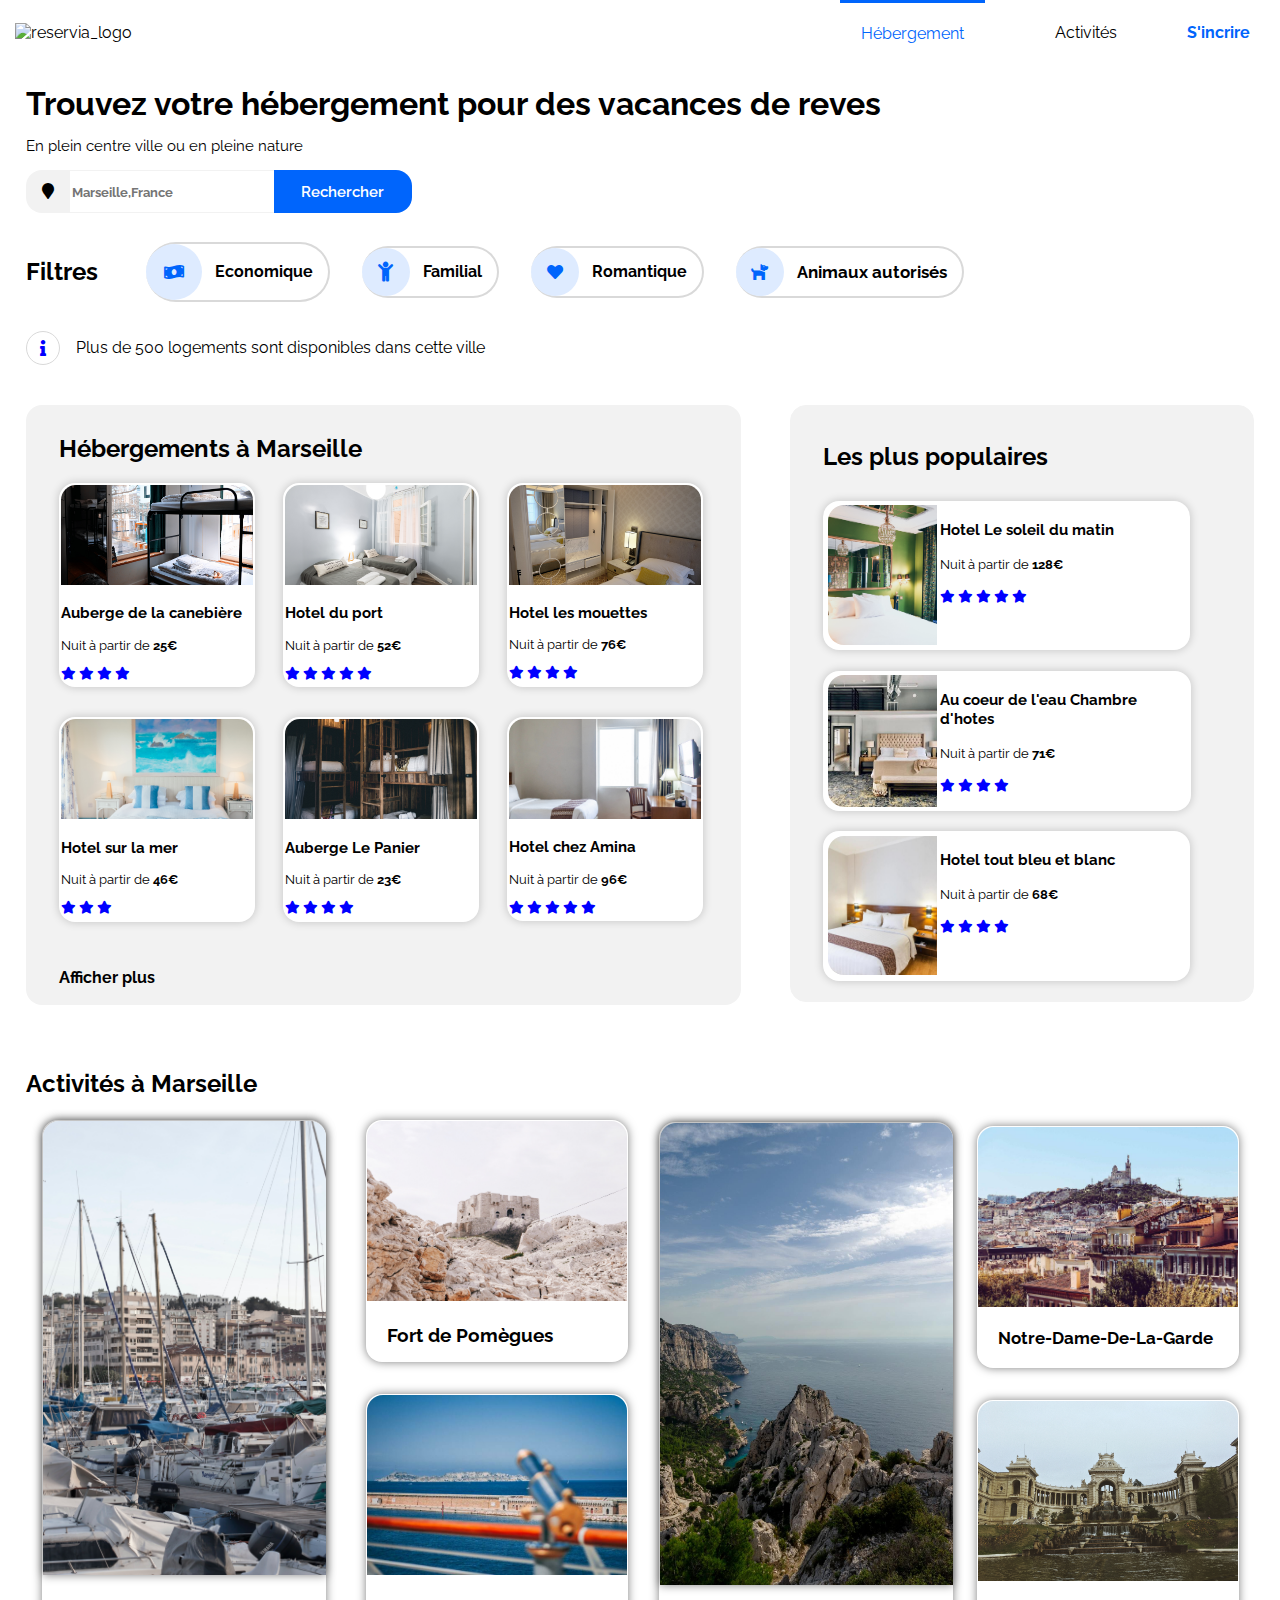
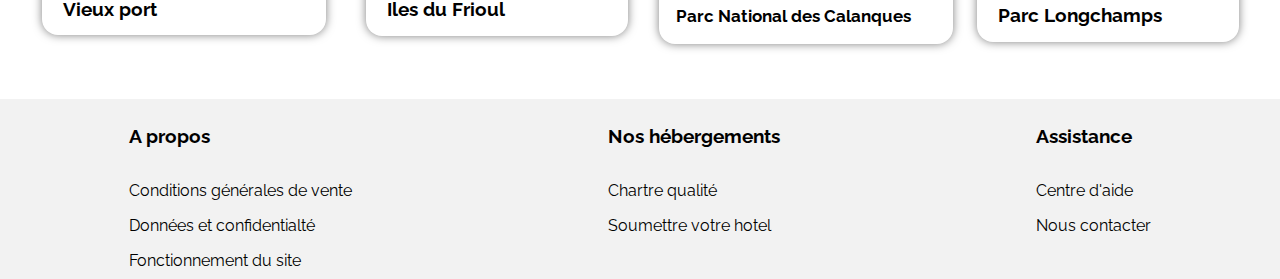
==== commit c18176e6: "je commence le resposive design" ====
--- a/projet2boubttahicham.html
+++ b/projet2boubttahicham.html
@@ -1,435 +1,349 @@
 <!doctype html>
 <html lang="fr">
+
 <head>
   <meta charset="utf-8">
   <title>Reservia</title>
   <link rel="stylesheet" href="style.css">
   <meta name="viewport" content="width=device-width, initial-scale=1.0">
-  <link rel="stylesheet" href="https://cdnjs.cloudflare.com/ajax/libs/font-awesome/5.13.1/css/all.min.css"/>
+  <link rel="stylesheet" href="https://cdnjs.cloudflare.com/ajax/libs/font-awesome/5.13.1/css/all.min.css" />
   <link rel="preconnect" href="https://fonts.gstatic.com">
-<link href="https://fonts.googleapis.com/css2?family=Raleway&display=swap" rel="stylesheet">
-
-
-
+  <link href="https://fonts.googleapis.com/css2?family=Raleway&display=swap" rel="stylesheet">
 </head>
+
 <body>
-    <!--HEADER-->
-      <header class="header">
-      <div><img class="logoreservia" src="./Reservia.png" alt="reservia_logo"></div>
-      <nav class="headernav">
-        <a class="hosting" href="#hébergement">Hébergement</a>
-        <a class="activity" href="#activités">Activités</a>
-        <a class="signup" href="#sincrire">S'incrire</a>
-        </nav>
-        
-        
-      
-        
-      
-
-        </header>
-      <!--HEADER-->
-
-      
-     <!--MAIN-->
-     <main class="main">
-          <!--PARTIE RECHERCHE-->
-             <section>
-               
-                 <h1 class="sectionsearchtitle">Trouvez votre hébergement pour des vacances de reves</h1>
-                 <p class="sectionsearchparagraph">En plein centre ville ou en pleine nature</p>
-               
-               
-               <form method="post" action="page2.html" class="form">
-                  <span class="iconposition"><i class="fa fa-map-marker" aria-hidden="true"></i></span>
-                  <input type="text" placeholder="Marseille,France" class="searchinput"/>
-                  <button class="buttonsearch">
-                  Rechercher
-                  </button>
-                </form>
-
-                <div class="filter">
-                  
-                   <h2>Filtres</h2>
-                   
-                   <div class="economic">
-                   <div class="iconmoney"><i class="fas fa-money-bill-wave"></i></div>
-                    <span class="economictext">Economique</span>
-                   </div>
-                  
-                   <div class="family">
-                   <div class="iconfamily"><i class="fa fa-child" aria-hidden="true"></i></div>
-                    <span class="families">Familial</span>
-                   </div>
-
-                  
-                    <div class="romantic">
-                    <div class="iconromantic"><i class="fa fa-heart" aria-hidden="true"></i></div>
-                    <span class="romantictext">Romantique</span>
-                    </div>
-
-                     <div class="animal">
-                     <div class="iconanimal"><i class="fas fa-dog"></i></div>
-                      <span class="animaltext">Animaux autorisés</span>
-                     </div>
-                </div>     
-                    
-                    <div class="info">
-                     <div class="infoicon"><i class="fas fa-info"></i></div>
-                    <p class="infotext">Plus de 500 logements sont disponibles dans cette ville</p>
-                    </div>
-
-
-                
-
-              </section>
-          
-          <!--PARTIE RECHERCHE-->
-
-
-      
-       <!--HEBERGEMENT-->
-            <section>
-<div class="mainsection">            
-      <div class="hostingsection">
-              <header>
-                <h2>Hébergements à Marseille</h2>
-              </header>
-              <div class="mainhosting">
-                 
-                 <article>
-                   <div class="firstarticle">
-                   <a href="#">
-                       
-                         <img src="./img/sigma.jpg" alt="chambre d'hotel avec lit superposé et vu sur la rue" 
-                         class="firstarticleimg"
-                         >
-                        <div class="textfirst">
-                         <h3>Auberge de la canebière</h3>
-                         <p>Nuit à partir de <strong>25€</strong></p>
-                        <p class="bluestar"><i class="fa fa-star" aria-hidden="true"></i>
-                          <i class="fa fa-star" aria-hidden="true"></i>
-                          <i class="fa fa-star" aria-hidden="true"></i>
-                          <i class="fa fa-star" aria-hidden="true"></i>
-                          <i class="fa fa-star-o" aria-hidden="true"></i>
-                        </p>
-                         </div>
-                   
-                   </a>
-                   </div>
-                  </article>
-
-                 
-
-                 <article>
-                 <div class="articletwo">
-                  <a href="#">
-                    
-                      <img src="./img/beta2.jpg" alt="belle petite chambre d'hotel bleue ciel avec deux lits séparés et mirroir"
-                      class="secondarticleimg">
-
-                      <div class="texttwo">
-                      <h3>Hotel du port</h3>
-                      <p>Nuit à partir de <strong>52€</strong></p>
-                      <p class="bluestar"><i class="fa fa-star" aria-hidden="true"></i>
-                       <i class="fa fa-star" aria-hidden="true"></i>
-                       <i class="fa fa-star" aria-hidden="true"></i>
-                       <i class="fa fa-star" aria-hidden="true"></i>
-                       <i class="fa fa-star" aria-hidden="true"></i>
-                      </p>
-                      </div>
-
-                     </a>
-                 </div>
-                 </article>
-
-                    <article>
-                      <div class="articlethree">
-                      <a href="#">
-                        
-                          <img src="./img/omega3.jpg" alt="belle chambre d'hotel simple et moderner avec mirroir et placard"
-                          class="thirdarticleimg">
-                        <div class="textthree">
-                          <h3>Hotel les mouettes</h3>
-                          <p>Nuit à partir de <strong>76€</strong></p>
-                          <p class="bluestar"><i class="fa fa-star" aria-hidden="true"></i>
-                           <i class="fa fa-star" aria-hidden="true"></i>
-                           <i class="fa fa-star" aria-hidden="true"></i>
-                           <i class="fa fa-star" aria-hidden="true"></i>
-                           <i class="fa fa-star-o" aria-hidden="true"></i>
-                          </p>
-                          </div>
-    
-                         </a>
-                      </div>
-                     </article>
-
-                     <article>
-                       <div class="articlefour">
-                      <a href="#">
-                        
-                          <img src="./img/delta4.jpg" alt="belle petite chambre d'hotel "
-                          class="fourtharticleimg">
-                        <div class="textfour">
-                        <h3>Hotel sur la mer</h3>
-                        <p>Nuit à partir de <strong>46€</strong></p>
-                           <p class="bluestar"><i class="fa fa-star" aria-hidden="true"></i>
-                           <i class="fa fa-star" aria-hidden="true"></i>
-                           <i class="fa fa-star" aria-hidden="true"></i>
-                           <i class="fa fa-star-o" aria-hidden="true"></i>
-                           <i class="fa fa-star-o" aria-hidden="true"></i>
-                           </p>
-                          </div>
-    
-                         </a>
-                      </div>
-                     </article>
-
-                     <article>
-                       <div class="articlefive">
-                      <a href="#">
-
-                          <img src="./img/zeta5.jpg" alt="belle chambre d'hotelau style rustique ayant deux lits"
-                          class="fivearticleimg">
-                         <div class="textfive">
-                          <h3>Auberge Le Panier</h3>
-                           <p>Nuit à partir de <strong>23€</strong></p>
-                           <p class="bluestar"><i class="fa fa-star" aria-hidden="true"></i>
-                           <i class="fa fa-star" aria-hidden="true"></i>
-                           <i class="fa fa-star" aria-hidden="true"></i>
-                           <i class="fa fa-star" aria-hidden="true"></i>
-                           <i class="fa fa-star-o" aria-hidden="true"></i>
-                           </p>
-                          </div>
-    
-                         </a>
-                       </div>
-                     </article> 
-
-                     <article>
-                      <div class="articlesix">
-                      <a href="#">
-                          <img src="./img/epsilon6.jpg" alt="belle petite chambre d'hotel au style très épuré"
-                          class="sixarticleimg"></a>
-
-                          <div class="textsix">
-                          <h3>Hotel chez Amina</h3>
-                          <p>Nuit à partir de <strong>96€</strong></p>
-                           <p class="bluestar"><i class="fa fa-star" aria-hidden="true"></i>
-                           <i class="fa fa-star" aria-hidden="true"></i>
-                           <i class="fa fa-star" aria-hidden="true"></i>
-                           <i class="fa fa-star" aria-hidden="true"></i>
-                           <i class="fa fa-star" aria-hidden="true"></i>
-                           </p>
-                          </div>
-    
-                         
-                      </div>  
-                     </article>   
-              </div>
-           
-
-                         <a href="#"><p class="showmore">Afficher plus</p></a>
-        </div>
-    
-                     
-              
-
-               <aside>
-              <div class="mostpopulare">
-                  
-                  <div class="titlepopulare"><h2>Les plus populaires</h2>
-                    <a class="iconpopulare"><i class="fa fa-line-chart" aria-hidden="true"></i></a></div>
-                    
-              
-                <article> 
-                  <div class="greenroom">
-                  
-        
-                    
-                    <a href="#"><img src="./img/greenroom.jpg" alt="chambre d'hotel à la couleur verte dominante"
-                    class="greenroomimg"></a>
-                    <div class="textgreenroom">
-                    <h3>Hotel Le soleil du matin</h3>
-                    <p>Nuit à partir de <strong>128€</strong></p>
-                    <p class="stars"><i class="fa fa-star" aria-hidden="true"></i>
+  <!--HEADER-->
+  <header class="header">
+    <div><img class="logoreservia" src="./Reservia.png" alt="reservia_logo"></div>
+    <nav class="headernav">
+      <a class="hosting" href="#hébergement">Hébergement</a>
+      <a class="activity" href="#activités">Activités</a>
+      <a class="signup"
+        href="https://www.google.com/webhp?hl=fr&sa=X&ved=0ahUKEwie_4qjrLLvAhXCA2MBHWYHAcwQPAgI">S'incrire</a>
+    </nav>
+  </header>
+  <nav class="secondnav">
+    <a class="secondhosting" href="#hébergement">Hébergement</a>
+    <a class="secondactivity" href="#activités">Activités</a>
+  </nav>
+  <!--HEADER-->
+
+  <!--MAIN-->
+  <main class="main">
+    <!--PARTIE RECHERCHE-->
+    <section>
+      <h1 class="sectionsearchtitle">Trouvez votre hébergement pour des vacances de reves</h1>
+      <p class="sectionsearchparagraph">En plein centre ville ou en pleine nature</p>
+      <form method="post" action="page2.html" class="form">
+        <span class="iconposition"><i class="fa fa-map-marker" aria-hidden="true"></i></span>
+        <input type="text" placeholder="Marseille,France" class="searchinput" />
+        <button class="buttonsearch">
+          Rechercher
+        </button>
+      </form>
+      <div class="filter">
+        <h2>Filtres</h2>
+        <div class="economic">
+          <div class="iconmoney"><i class="fas fa-money-bill-wave"></i></div>
+          <span class="economictext">Economique</span>
+        </div>
+        <div class="family">
+          <div class="iconfamily"><i class="fa fa-child" aria-hidden="true"></i></div>
+          <span class="families">Familial</span>
+        </div>
+        <div class="romantic">
+          <div class="iconromantic"><i class="fa fa-heart" aria-hidden="true"></i></div>
+          <span class="romantictext">Romantique</span>
+        </div>
+        <div class="animal">
+          <div class="iconanimal"><i class="fas fa-dog"></i></div>
+          <span class="animaltext">Animaux autorisés</span>
+        </div>
+      </div>
+      <div class="info">
+        <div class="infoicon"><i class="fas fa-info"></i></div>
+        <p class="infotext">Plus de 500 logements sont disponibles dans cette ville</p>
+      </div>
+    </section>
+
+    <!--PARTIE RECHERCHE-->
+
+
+
+    <!--HEBERGEMENT-->
+    <section>
+      <div class="mainsection">
+        <div class="hostingsection">
+          <header>
+            <h2>Hébergements à Marseille</h2>
+          </header>
+          <div class="mainhosting">
+           <article>
+              <div class="firstarticle">
+                <a href="#">
+                  <img src="./img/sigma.jpg" alt="chambre d'hotel avec lit superposé et vu sur la rue"
+                    class="firstarticleimg">
+                  <div class="textfirst">
+                    <h3>Auberge de la canebière</h3>
+                    <p>Nuit à partir de <strong>25€</strong></p>
+                    <p class="bluestar"><i class="fa fa-star" aria-hidden="true"></i>
+                      <i class="fa fa-star" aria-hidden="true"></i>
+                      <i class="fa fa-star" aria-hidden="true"></i>
+                      <i class="fa fa-star" aria-hidden="true"></i>
+                      <i class="fa fa-star-o" aria-hidden="true"></i>
+                    </p>
+                  </div>
+                </a>
+              </div>
+            </article>
+
+            <article>
+              <div class="articletwo">
+                <a href="#">
+                  <img src="./img/beta2.jpg"
+                    alt="belle petite chambre d'hotel bleue ciel avec deux lits séparés et mirroir"
+                    class="secondarticleimg">
+                  <div class="texttwo">
+                    <h3>Hotel du port</h3>
+                    <p>Nuit à partir de <strong>52€</strong></p>
+                    <p class="bluestar"><i class="fa fa-star" aria-hidden="true"></i>
+                      <i class="fa fa-star" aria-hidden="true"></i>
+                      <i class="fa fa-star" aria-hidden="true"></i>
+                      <i class="fa fa-star" aria-hidden="true"></i>
+                      <i class="fa fa-star" aria-hidden="true"></i>
+                    </p>
+                  </div>
+                </a>
+              </div>
+               </article>
+
+            <article>
+              <div class="articlethree">
+                <a href="#">
+                  <img src="./img/omega3.jpg" alt="belle chambre d'hotel simple et moderner avec mirroir et placard"
+                    class="thirdarticleimg">
+                  <div class="textthree">
+                    <h3>Hotel les mouettes</h3>
+                    <p>Nuit à partir de <strong>76€</strong></p>
+                    <p class="bluestar"><i class="fa fa-star" aria-hidden="true"></i>
+                      <i class="fa fa-star" aria-hidden="true"></i>
+                      <i class="fa fa-star" aria-hidden="true"></i>
+                      <i class="fa fa-star" aria-hidden="true"></i>
+                      <i class="fa fa-star-o" aria-hidden="true"></i>
+                    </p>
+                  </div>
+                </a>
+              </div>
+            </article>
+
+            <article>
+               <div class="articlefour">
+                <a href="#">
+                  <img src="./img/delta4.jpg" alt="belle petite chambre d'hotel " class="fourtharticleimg">
+                  <div class="textfour">
+                    <h3>Hotel sur la mer</h3>
+                    <p>Nuit à partir de <strong>46€</strong></p>
+                    <p class="bluestar"><i class="fa fa-star" aria-hidden="true"></i>
+                      <i class="fa fa-star" aria-hidden="true"></i>
+                      <i class="fa fa-star" aria-hidden="true"></i>
+                      <i class="fa fa-star-o" aria-hidden="true"></i>
+                      <i class="fa fa-star-o" aria-hidden="true"></i>
+                    </p>
+                  </div>
+                </a>
+              </div>
+            </article>
+
+            <article>
+              <div class="articlefive">
+                <a href="#">
+                  <img src="./img/zeta5.jpg" alt="belle chambre d'hotelau style rustique ayant deux lits"
+                    class="fivearticleimg">
+                  <div class="textfive">
+                    <h3>Auberge Le Panier</h3>
+                    <p>Nuit à partir de <strong>23€</strong></p>
+                    <p class="bluestar"><i class="fa fa-star" aria-hidden="true"></i>
+                      <i class="fa fa-star" aria-hidden="true"></i>
+                      <i class="fa fa-star" aria-hidden="true"></i>
+                      <i class="fa fa-star" aria-hidden="true"></i>
+                      <i class="fa fa-star-o" aria-hidden="true"></i>
+                    </p>
+                  </div>
+                </a>
+              </div>
+            </article>
+
+            <article>
+              <div class="articlesix">
+                <a href="#">
+                  <img src="./img/epsilon6.jpg" alt="belle petite chambre d'hotel au style très épuré"
+                    class="sixarticleimg"></a>
+                <div class="textsix">
+                  <h3>Hotel chez Amina</h3>
+                  <p>Nuit à partir de <strong>96€</strong></p>
+                  <p class="bluestar"><i class="fa fa-star" aria-hidden="true"></i>
                     <i class="fa fa-star" aria-hidden="true"></i>
                     <i class="fa fa-star" aria-hidden="true"></i>
                     <i class="fa fa-star" aria-hidden="true"></i>
                     <i class="fa fa-star" aria-hidden="true"></i>
-                    </p>
-                    </div>
-                 
-                  
-                  </div>
-                </article>
-
-                
-
-                <article>
-                  <div class="waterroom">
-                  
-                    <a href="#"> <img src="./img/waterroom.jpg" alt="une chambre qui a pour thème l'eau" 
-                      class="waterroomimg"></a>
-                     <div class="textwaterroom">
-                      <h3>Au coeur de l'eau Chambre d'hotes</h3>
-                      <p>Nuit à partir de <strong>71€</strong></p>
-                      <p class="stars"><i class="fa fa-star" aria-hidden="true"></i>
-                      <i class="fa fa-star" aria-hidden="true"></i>
-                      <i class="fa fa-star" aria-hidden="true"></i>
-                      <i class="fa fa-star" aria-hidden="true"></i>
-                      <i class="fa fa-star-o" aria-hidden="true"></i>
-                      </p>
-                    </div>
-                     
-                     
-
-
-                  
-                  </div>
-                </article>
-
-                <article>
-                  <div class="roomblueandwhite">
-                    
-                    <a href="#"> <img src="./img/roomblueandwhite.jpg" alt="chambre d'hotel simple et chic"
-                      class="roomblueandwhiteimg"></a>
-                      <div class="textroomblueandwhite">
-                      <h3>Hotel tout bleu et blanc</h3>
-                      <p>Nuit à partir de <strong>68€</strong></p>
-                      <a class="stars"><i class="fa fa-star" aria-hidden="true"></i>
-                      <i class="fa fa-star" aria-hidden="true"></i>
-                      <i class="fa fa-star" aria-hidden="true"></i>
-                      <i class="fa fa-star" aria-hidden="true"></i>
-                      <i class="fa fa-star-o" aria-hidden="true"></i>
-                      </a>
-                    
-                     </div>
-             
-
-                     
+                  </p>
                 </div>
-                </article>
-
-
+              </div>
+            
+            </article>
+          </div>
+          <a href="#">
+            <p class="showmore">Afficher plus</p>
+          </a>
+        </div>
+        <div class="mostpopulare">
+          <div class="titlepopulare">
+            <h2 class="populareh2">Les plus populaires</h2>
+            <a class="iconpopulare"><i class="fa fa-line-chart" aria-hidden="true"></i></a>
+          </div>
+          <div class="colorromm"></div>
+          <article>
+            <div class="greenroom">
+              <a href="#"><img src="./img/greenroom.jpg" alt="chambre d'hotel à la couleur verte dominante"
+                  class="greenroomimg"></a>
+              <div class="textgreenroom">
+                <h3>Hotel Le soleil du matin</h3>
+                <p>Nuit à partir de <strong>128€</strong></p>
+                <p class="stars"><i class="fa fa-star" aria-hidden="true"></i>
+                  <i class="fa fa-star" aria-hidden="true"></i>
+                  <i class="fa fa-star" aria-hidden="true"></i>
+                  <i class="fa fa-star" aria-hidden="true"></i>
+                  <i class="fa fa-star" aria-hidden="true"></i>
+                </p>
+              </div>
             </div>
-               </aside>
-</div>
-            </section>
-
-
-       <!--HERBERGEMENT-->
-
-       <!--ACTIVITES-->
-          <section class="sectionactivity">
-             <header><h2>Activités à Marseille</h2></header>
-          <div class="activities">
-             
-            <div class="vieuxport">
-
-                <a><img src="./img/vieuxport.jpg"
-                alt="un port bondé de bateaux avec la vieille ville en arrière plan"
-                class="vieuxportimg"></a>
-                <h3 class="vieuxporttxt">Vieux port</h3>
-
-              </div>
-              
-
-             
-<div class="blocfrioulandfort">
-             
-               <div class="fortpomegues">
-                 <a><img src="./img/fort.jpg"
-                  alt="paysage rocheux avec au second plan un ancien fort en ruine"
-                  class="fortpomeguesimg">
-                </a>
-                  <h3 class="forttext">Fort de Pomègues</h3>
-               </div>
-            
-            
-             
-             
-               <div class="iledufrioul">
-                <a><img src="./img/ileduFrioul.jpg" 
-                  alt="on voit sous un ciel ensoleillé la mer meditérranée et un ile au loin"
-                  class="iledufrioulimg">
-                </a>
-                  <h3 class="frioultext">Iles du Frioul</h3>
-               </div>
- </div>
-             
-                <div class="calanques">
-                 <a><img src="./img/ParcNationaldesCalanques.jpg" 
-                  alt="paysage montagneux au bord de la mer"
-                  class="calanquesimg">
-                 </a>
-                  <h3 class="calanquestext">Parc National des Calanques</h3>
-               </div>
-               
-             
-
-<div class="blocnotredameandlongchamp">           
-               <div class="notredame">
-                 <a><img src="./img/NotreDameDeLaGarde.jpg" 
-                 alt="la ville en premier plan et la cathédrale au sommet d'une montagne"
-                 class="notredameimg">
-                 </a>
-                 <h3 class="notredametext">Notre-Dame-De-La-Garde</h3>
-               </div>
-               
-             
-
-             
-               <div class="parclongchamp">
-                 <a><img src="./img/parcLongchamp.jpg" 
-                  alt="un batiment en pierre avec une fontaine au premier plan
-                 c'est majestueux le style est celui du néo classicisme du Second Empire"
-                 class="parclongchampimg">
-                 </a>
-                 <h3 class="parctext">Parc Longchamps</h3>
-               </div>
-</div>               
+          </article>
+
+          <article>
+            <div class="waterroom">
+              <a href="#"> <img src="./img/waterroom.jpg" alt="une chambre qui a pour thème l'eau"
+                  class="waterroomimg"></a>
+              <div class="textwaterroom">
+                <h3>Au coeur de l'eau Chambre d'hotes</h3>
+                <p>Nuit à partir de <strong>71€</strong></p>
+                <p class="stars"><i class="fa fa-star" aria-hidden="true"></i>
+                  <i class="fa fa-star" aria-hidden="true"></i>
+                  <i class="fa fa-star" aria-hidden="true"></i>
+                  <i class="fa fa-star" aria-hidden="true"></i>
+                  <i class="fa fa-star-o" aria-hidden="true"></i>
+                </p>
+              </div>
             </div>
-    
-           </section>
-
-       <!--ACTIVITES-->
+          </article>
+
+          <article>
+            <div class="roomblueandwhite">
+              <a href="#"> <img src="./img/roomblueandwhite.jpg" alt="chambre d'hotel simple et chic"
+                  class="roomblueandwhiteimg"></a>
+              <div class="textroomblueandwhite">
+                <h3>Hotel tout bleu et blanc</h3>
+                <p>Nuit à partir de <strong>68€</strong></p>
+                <a class="stars"><i class="fa fa-star" aria-hidden="true"></i>
+                  <i class="fa fa-star" aria-hidden="true"></i>
+                  <i class="fa fa-star" aria-hidden="true"></i>
+                  <i class="fa fa-star" aria-hidden="true"></i>
+                  <i class="fa fa-star-o" aria-hidden="true"></i>
+                </a>
+              </div>
+             </div>     
+          </article>
+        
+        </div>
+      </div>
+    </section>
+    <!--HERBERGEMENT-->
+
+    <!--ACTIVITES-->
+    <section class="sectionactivity">
       
-     </main> 
-    <!--MAIN-->
-
-    
-    <!--FOOTER-->
-         <footer>
-           <div class="footer">
-
-             <div class="aboutfooter">
-               <h3>A propos</h3>
-               <a href="#" class="colorfooter">Conditions générales de vente</a>
-               <a href="#"class="colorfooter">Données et confidentialté</a>
-               <a href="#" class="colorfooter">Fonctionnement du site</a>
-              </div>
-              
-             <div class="ourhosting">
-               <h3>Nos hébergements</h3>
-               <a href="#" class="colorfooter">Chartre qualité</a>
-               <a href="#" class="colorfooter">Soumettre votre hotel</a>
-
-             </div>
-
-             <div class="help">
-               <h3>Assistance</h3>
-               <a href="#" class="colorfooter">Centre d'aide</a>
-               <a href="#" class="colorfooter">Nous contacter</a>
-             </div>
-
-
-           </div>
-
-         </footer>
-    <!--FOOTER-->
-
-
-    <script src="https://use.fontawesome.com/f425834316.js"></script>
+        <h2>Activités à Marseille</h2>
+      
+      <div class="activities">
+
+        <div class="vieuxport">
+          <a><img src="./img/vieuxport.jpg" alt="un port bondé de bateaux avec la vieille ville en arrière plan"
+              class="vieuxportimg"></a>
+          <h3 class="vieuxporttxt">Vieux port</h3>
+       </div>
+
+        <div class="blocfrioulandfort">
+          <div class="fortpomegues">
+            <a><img src="./img/fort.jpg" alt="paysage rocheux avec au second plan un ancien fort en ruine"
+                class="fortpomeguesimg">
+            </a>
+            <h3 class="forttext">Fort de Pomègues</h3>
+          </div>
+
+          <div class="iledufrioul">
+            <a><img src="./img/ileduFrioul.jpg"
+                alt="on voit sous un ciel ensoleillé la mer meditérranée et un ile au loin" class="iledufrioulimg">
+            </a>
+            <h3 class="frioultext">Iles du Frioul</h3>
+          </div>
+        </div>
+        <div class="calanques">
+          <a><img src="./img/ParcNationaldesCalanques.jpg" alt="paysage montagneux au bord de la mer"
+              class="calanquesimg">
+          </a>
+          <h3 class="calanquestext">Parc National des Calanques</h3>
+        </div>
+        <div class="blocnotredameandlongchamp">
+          <div class="notredame">
+            <a><img src="./img/NotreDameDeLaGarde.jpg"
+                alt="la ville en premier plan et la cathédrale au sommet d'une montagne" class="notredameimg">
+            </a>
+            <h3 class="notredametext">Notre-Dame-De-La-Garde</h3>
+          </div>
+          <div class="parclongchamp">
+            <a><img src="./img/parcLongchamp.jpg" alt="un batiment en pierre avec une fontaine au premier plan
+                 c'est majestueux le style est celui du néo classicisme du Second Empire" class="parclongchampimg">
+            </a>
+            <h3 class="parctext">Parc Longchamps</h3>
+          </div>
+        </div>
+      </div>
+    </section>
+    <!--ACTIVITES-->
+  </main>
+  <!--MAIN-->
+
+  <!--FOOTER-->
+  <footer>
+    <div class="footer">
+
+      <div class="aboutfooter">
+        <h3>A propos</h3>
+        <a href="#" class="colorfooter">Conditions générales de vente</a>
+        <a href="#" class="colorfooter">Données et confidentialté</a>
+        <a href="#" class="colorfooter">Fonctionnement du site</a>
+      </div>
+
+      <div class="ourhosting">
+        <h3>Nos hébergements</h3>
+        <a href="#" class="colorfooter">Chartre qualité</a>
+        <a href="#" class="colorfooter">Soumettre votre hotel</a>
+
+      </div>
+
+      <div class="help">
+        <h3>Assistance</h3>
+        <a href="#" class="colorfooter">Centre d'aide</a>
+        <a href="#" class="colorfooter">Nous contacter</a>
+      </div>
+
+
+    </div>
+
+  </footer>
+  <!--FOOTER-->
+
+
+  <script src="https://use.fontawesome.com/f425834316.js"></script>
 </body>
-</html>
+
+</html>--- a/style.css
+++ b/style.css
@@ -1,16 +1,18 @@
 body{
     font-family: 'Raleway', sans-serif;
     font-style:normal;
-    
-}
-
+    width:100%;
+    margin:0px;
+    padding:0px;
+
+}
 .main {
+    width: 100%;
+    padding: 0 2%;
+    box-sizing: border-box;
     max-width: 1440px;
     margin: auto;
-    padding: 0 2rem;
-    box-sizing: border-box;
-    
-  }
+}
 
   
 /*header and nav*/
@@ -19,19 +21,23 @@
     width: 110px; 
     padding: 0 2rem;
     padding-left: 15px;
-    
 }
 
 .header{
     display:flex;
     align-items: center;
     justify-content: space-between;
-    
+    max-width: 1440px;
+    margin: auto;
 }
 
 .headernav{
      display:flex;
      align-items: center;
+}
+
+.secondnav{
+    display:none;
 }
 
 .signup{
@@ -271,7 +277,7 @@
     color:#0065FC;
 }
 .signup:hover{
-    transform: scale(1.09);
+
     border-top:3px #0065FC solid;
     padding:21px;
 }
@@ -283,16 +289,18 @@
     background-color:#F2F2F2;
     padding-right:9px;
     border-radius: 1rem 1rem 1rem 1rem;
-    width:709px;
+    width: 58%;
     border:1px solid transparent;
     height:590px;
     padding-left:2rem;
     padding-top:8px;
-
- }   
+    margin-right:2%;
+ } 
+ 
 
 .mainhosting{
     display:flex;
+    flex-direction:row;
     flex-wrap: wrap;
 }
 
@@ -311,15 +319,15 @@
     border:1px solid transparent;
     background-color: white;
     object-fit: contain;
-    padding:1%;
-    margin-right:30px;
-    margin-bottom:30px;
+    padding:0.5%;
+    margin-right : 30px;
+    margin-bottom: 30px;
     box-shadow:0 0 10px rgba(0,0,0,0.2);
 }
     
 .firstarticleimg{
-    width:15vw;
-    height:100px;
+    width:100%;
+    height:50%;
     object-fit: cover;
     border-radius: 15px 15px 0px 0px;
 }
@@ -333,14 +341,14 @@
     border:1px solid transparent;
     background-color: white;
     object-fit: contain;
-    padding:1%;
-    margin-right:30px;
-    margin-bottom:30px;
+    padding:0.5%;
+    margin-right : 30px;
+    margin-bottom: 30px;
     box-shadow:0 0 10px rgba(0,0,0,0.2);
 }
 .secondarticleimg{
-    width:15vw;
-    height:100px;
+    width:100%;
+    height:50%;
     object-fit: cover;
     border-radius: 15px 15px 0px 0px;
 }
@@ -354,11 +362,11 @@
     border:1px solid transparent;
     background-color: white;
     object-fit: contain;
-    padding:1%;
+    padding:0.5%;
     box-shadow:0 0 10px rgba(0,0,0,0.2);
 }   
 .thirdarticleimg{
-    width:15vw;
+    width:100%;
     height:100px;
     object-fit: cover;
     border-radius: 15px 15px 0px 0px;
@@ -373,13 +381,13 @@
     border:1px solid transparent;
     background-color: white;
     object-fit: contain;
-    padding:1%; 
-    margin-right:30px;
-    margin-bottom:30px;
+    padding:0.5%; 
+    margin-right : 30px;
+    margin-bottom: 30px;
     box-shadow:0 0 10px rgba(0,0,0,0.2);
 }
 .fourtharticleimg{
-    width:15vw;
+    width:100%;
     height:100px;
     object-fit: cover;
     border-radius: 15px 15px 0px 0px;
@@ -394,13 +402,13 @@
     border:1px solid transparent;
     background-color: white;
     object-fit: contain;
-    padding:1%;
-    margin-right:30px;
+    padding:0.5%;
+    margin-right :30px;
     margin-bottom:30px;
     box-shadow:0 0 10px rgba(0,0,0,0.2);
 }
 .fivearticleimg{
-    width:15vw;
+    width:100%;
     height:100px;
     object-fit: cover;
     border-radius: 15px 15px 0px 0px;
@@ -415,11 +423,11 @@
     border:1px solid transparent;
     background-color: white;
     object-fit: contain;
-    padding:1%;
+    padding:0.5%;
     box-shadow:0 0 10px rgba(0,0,0,0.2);
 }
 .sixarticleimg{
-    width:15vw;
+    width:100%;
     height:100px;
     object-fit: cover;
     border-radius: 15px 15px 0px 0px;
@@ -435,6 +443,7 @@
     color:black;
     font-weight:bold;
 }
+
 /*le aside de herbergement*/
 
 /* la class mainsection regroupe la section hebergement et son aside "les plus populaire", on a fait un display flex pour 
@@ -442,29 +451,23 @@
 
 .mainsection{
     display:flex;
-    justify-content:space-between;
-}
-@media screen and (max-width: 425px) {
-    .mainsection{
-        display:flex;
-        flex-direction: column-reverse;
-    }
-    .body{
-        max-width:425px;
-    }
-}
+    justify-content: center;
+}
+
 .mostpopulare{
    border: #F2F2F2 solid 1px;
    background-color: #F2F2F2;
    height:590px;
-   width:400px;
+   width:35%;
    border-radius:1rem;
    padding-top:5px;
    padding-left:2rem;
    padding-right:1.5rem;
    display:flex;
    flex-wrap: wrap;
-}
+   margin-left: 2%;
+}
+
 .titlepopulare{
     display:flex;
     flex-direction: row;
@@ -472,7 +475,7 @@
     align-items: center;
 }
 .iconpopulare{
-    margin-left:160px;
+    margin-left:150px;
     font-weight:bold;
     font-size:20px;
 }
@@ -481,13 +484,14 @@
   border: 1px solid transparent;
   background-color:white;
   height:140px;
-  width:379px;
+  width:27.9vw;
   border-radius:1rem;
   object-fit: contain;
   padding:1%;
   display:flex;
   font-size:10px;
   flex-direction:row;
+  box-shadow:0 0 10px rgba(0,0,0,0.2);
 }
 .greenroomimg{
     height:139.5px;
@@ -504,13 +508,14 @@
   border: 1px solid transparent;
   background-color:white;
   height:140px;
-  width:390px;
+  width:28.70vw;
   border-radius:1rem;
   object-fit: contain;
   padding:1%;
   display:flex;
   font-size:10px;
   box-sizing: border-box;
+  box-shadow:0 0 10px rgba(0,0,0,0.2);
 }
 .waterroomimg{
     height:132px;
@@ -531,13 +536,14 @@
     border: 1px solid transparent;
     background-color:white;
     height:140px;
-    width:379px;
+    width:27.9vw;
     border-radius:1rem;
     object-fit: contain;
     padding:1%;
     display:flex;
     font-size:10px;
     flex-direction: row;
+    box-shadow:0 0 10px rgba(0,0,0,0.2);
 }
 .roomblueandwhiteimg{
     height:139.5px;
@@ -647,7 +653,7 @@
 /*reglage du font size et du margin pour faire rentrer le titre calanque dans la card*/
 .calanquestext{
  margin-left:1rem;
- font-size:17.7px;
+ font-size:17px;
 }
 .notredametext{
     margin-left:20px;
@@ -666,7 +672,7 @@
     border:1px solid transparent;
     background-color: #F2F2F2;
     box-sizing: border-box;
-    width:1440px;
+    width:100%;
     height:auto;
     max-width:100%;
     display:flex;
@@ -698,3 +704,110 @@
     color:black;
 }
 
+@media (max-width:650px) {
+    .hosting, .activity{
+        display:none;
+    }
+    .secondnav{
+        display:flex;
+        width: 100%;
+        margin-top: 3px;
+    }
+    .secondhosting, .secondactivity{
+        width: 50%;
+        text-decoration:none;
+        color:#0065FC;
+        text-align:center;
+        padding:21px;
+    }
+    .secondhosting,.secondactivity:hover{
+        border-bottom:3px #0065FC solid;    
+    }
+    .mainsection{
+        display:flex;
+        flex-direction: column-reverse;
+        width:100%;
+    }
+    .mostpopulare{
+        width:100%;
+        display: block;
+        height:845px;
+    }
+    .populareh2{
+        font-size:xx-large;
+    }
+    .colorroom{
+        display:flex;
+        flex-direction: column;
+        justify-content: space-around;
+    }
+    .greenroom,.roomblueandwhite{
+        width: 94%;
+        margin-top:16px;
+        height:220px;
+    }
+    .waterroom{
+        width: 96%;
+        margin-top:14px;
+        height:220px;
+    }
+    .waterroomimg{
+        width:30vw;
+        height:204px;
+    }
+    .textwaterroom{
+        line-height:normal;
+        font-size: 21px;
+        margin-left:1rem;
+    }
+    .greenroomimg,.roomblueandwhiteimg{
+        width:30vw;
+        height:218px;
+    }
+    .textroomblueandwhite,.textgreenroom{
+        font-size:24px;
+        margin-left:1rem;
+        line-height: normal;
+    }
+    .hostingsection{
+        border: none;
+        background: none;
+     }
+     .mainhosting{
+        display: flex;
+        flex-direction: column;
+    }
+    .firstarticle,.articletwo,.articlethree,.articlefour,.articlesix,.articlefive{
+        width:95vw;
+        height:380px;
+        
+    }
+    .firstarticleimg,.secondarticleimg,.thirdarticleimg,.fourtharticleimg,.fivetarticleimg,.sixarticleimg{
+        width:100%;
+        height: 66%;
+    }
+    .textfirst,.texttwo,.textthree.textfour,.textsix,.textfive{
+        margin-top:1rem;
+        font-size:20px;
+        line-height:13px;
+        margin-left:11px;
+    }
+    .sectionactivity{
+        display:block;
+        
+    }
+    .footer{
+        display: flex;
+        flex-direction: column;
+        align-items: center;
+    }
+   .activities{
+       display: flex;
+       flex-direction: column;
+   }
+   
+   .help,.ourhosting,.aboutfooter{
+       align-items: center;
+   }
+
+}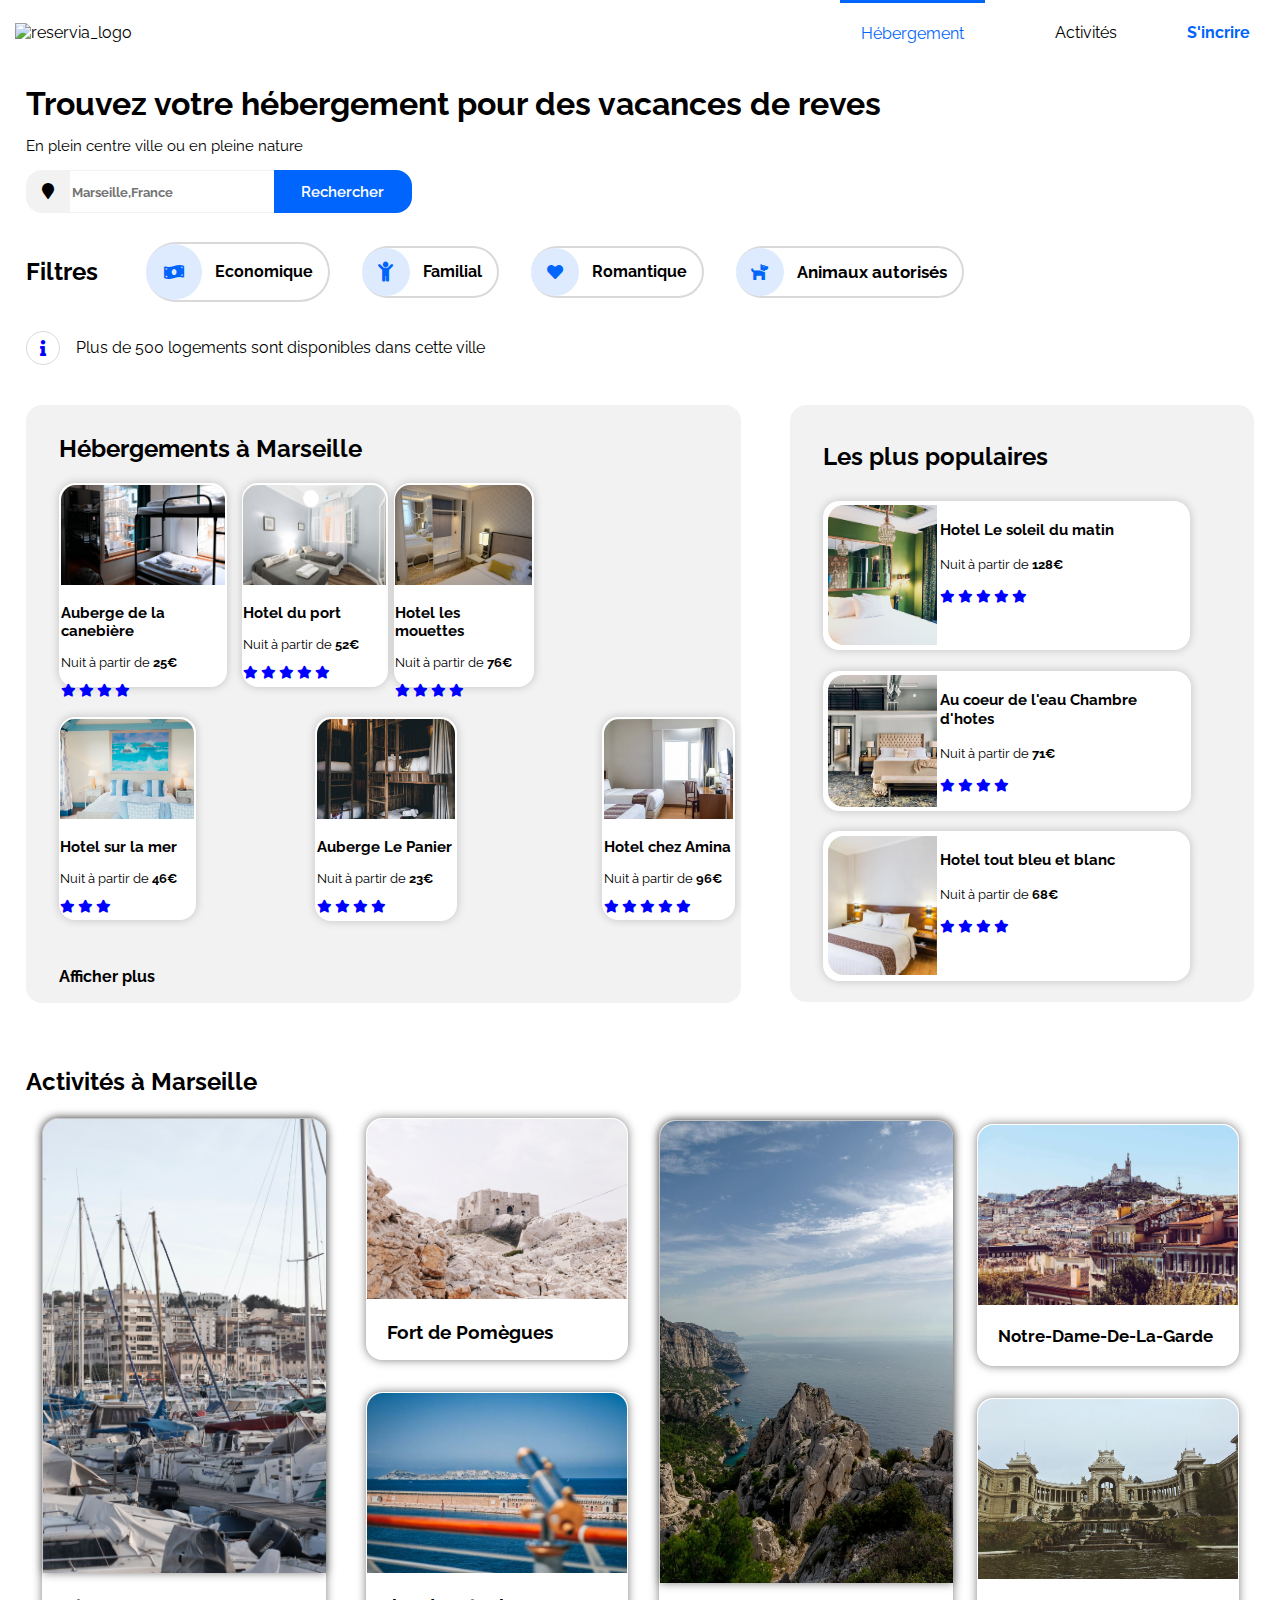
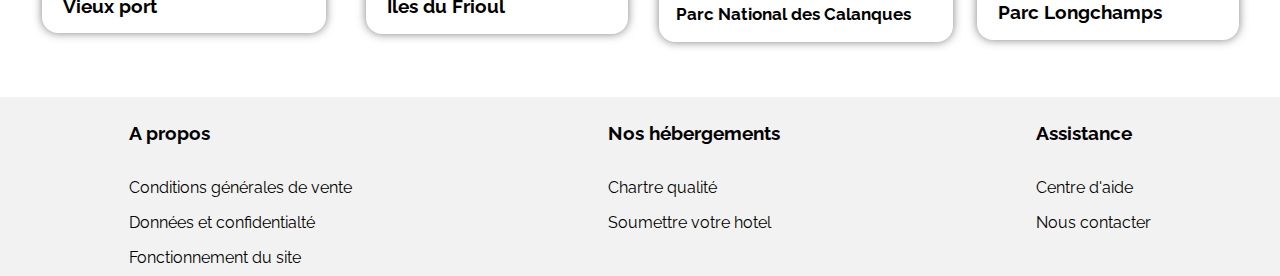
==== commit bfc88038: "responsive" ====
--- a/projet2boubttahicham.html
+++ b/projet2boubttahicham.html
@@ -78,6 +78,7 @@
             <h2>Hébergements à Marseille</h2>
           </header>
           <div class="mainhosting">
+            <div class="one">
            <article>
               <div class="firstarticle">
                 <a href="#">
@@ -135,7 +136,9 @@
                 </a>
               </div>
             </article>
-
+            </div> <!--a effacer-->
+
+          <div class="two">
             <article>
                <div class="articlefour">
                 <a href="#">
@@ -189,9 +192,9 @@
                   </p>
                 </div>
               </div>
-            
-            </article>
-          </div>
+            </article>
+          </div> <!--DIV A FERMER CAR EN TROP-->
+           </div>
           <a href="#">
             <p class="showmore">Afficher plus</p>
           </a>
@@ -238,7 +241,7 @@
 
           <article>
             <div class="roomblueandwhite">
-              <a href="#"> <img src="./img/roomblueandwhite.jpg" alt="chambre d'hotel simple et chic"
+              <a href="#"><img src="./img/roomblueandwhite.jpg" alt="chambre d'hotel simple et chic"
                   class="roomblueandwhiteimg"></a>
               <div class="textroomblueandwhite">
                 <h3>Hotel tout bleu et blanc</h3>
--- a/style.css
+++ b/style.css
@@ -291,7 +291,7 @@
     border-radius: 1rem 1rem 1rem 1rem;
     width: 58%;
     border:1px solid transparent;
-    height:590px;
+
     padding-left:2rem;
     padding-top:8px;
     margin-right:2%;
@@ -313,14 +313,14 @@
 }
 
 .firstarticle{
-    width:15vw;
+    width:90%;
     height:200px;
     border-radius: 1rem 1rem 1rem 1rem;
     border:1px solid transparent;
     background-color: white;
     object-fit: contain;
     padding:0.5%;
-    margin-right : 30px;
+   
     margin-bottom: 30px;
     box-shadow:0 0 10px rgba(0,0,0,0.2);
 }
@@ -335,14 +335,14 @@
     font-size:13px;
 }
 .articletwo{
-    width:15vw;
+    width:94%;
     height:200px;
     border-radius: 1rem 1rem 1rem 1rem;
     border:1px solid transparent;
     background-color: white;
     object-fit: contain;
     padding:0.5%;
-    margin-right : 30px;
+    
     margin-bottom: 30px;
     box-shadow:0 0 10px rgba(0,0,0,0.2);
 }
@@ -356,7 +356,7 @@
     font-size:13px;
 }
 .articlethree{
-    width:15vw;
+    width:90%;
     height:200px;
     border-radius: 1rem 1rem 1rem 1rem;
     border:1px solid transparent;
@@ -375,7 +375,7 @@
     font-size:13px;
 }
 .articlefour{
-    width:15vw;
+    width:90%;
     height:200px;
     border-radius: 1rem 1rem 1rem 1rem;
     border:1px solid transparent;
@@ -396,14 +396,14 @@
     font-size:13px;
 }
 .articlefive{
-    width:15vw;
+    width:77%;
     height:200px;
     border-radius: 1rem 1rem 1rem 1rem;
     border:1px solid transparent;
     background-color: white;
     object-fit: contain;
     padding:0.5%;
-    margin-right :30px;
+    
     margin-bottom:30px;
     box-shadow:0 0 10px rgba(0,0,0,0.2);
 }
@@ -417,7 +417,7 @@
     font-size:13px;
 }
 .articlesix{
-    width:15vw;
+    width:100%;
     height:200px;
     border-radius: 1rem 1rem 1rem 1rem;
     border:1px solid transparent;
@@ -475,7 +475,7 @@
     align-items: center;
 }
 .iconpopulare{
-    margin-left:150px;
+    margin-left:140px;
     font-weight:bold;
     font-size:20px;
 }
@@ -569,7 +569,7 @@
     background-color: white;
     margin-left:auto;
     margin-top:4px;
-    margin-right: auto;
+    margin-right:auto;
     box-shadow:0 0 10px rgb(0,0,0,0.5);
     cursor: pointer;
     padding-right:2.5rem;
@@ -605,6 +605,7 @@
     flex-wrap: wrap;
     align-content: space-between;
     box-sizing: border-box;
+    width:100%;
   }
   /*pour séparer la partie hebergement et activités à Marseille*/
 
@@ -618,7 +619,6 @@
       margin-left:10px; /*1rem margin left*/
       margin-right:auto; 
       margin-top:8px;
-    
   }
   .blocfrioulandfort{
     margin-right:1rem;
@@ -703,6 +703,17 @@
 .colorfooter{
     color:black;
 }
+.one{
+    display: flex;
+    height: 50%;
+    width:100%;
+}
+.two{
+    display: flex;
+    height: 50%;
+    width:100%;
+    justify-content: space-between;
+}
 
 @media (max-width:650px) {
     .hosting, .activity{
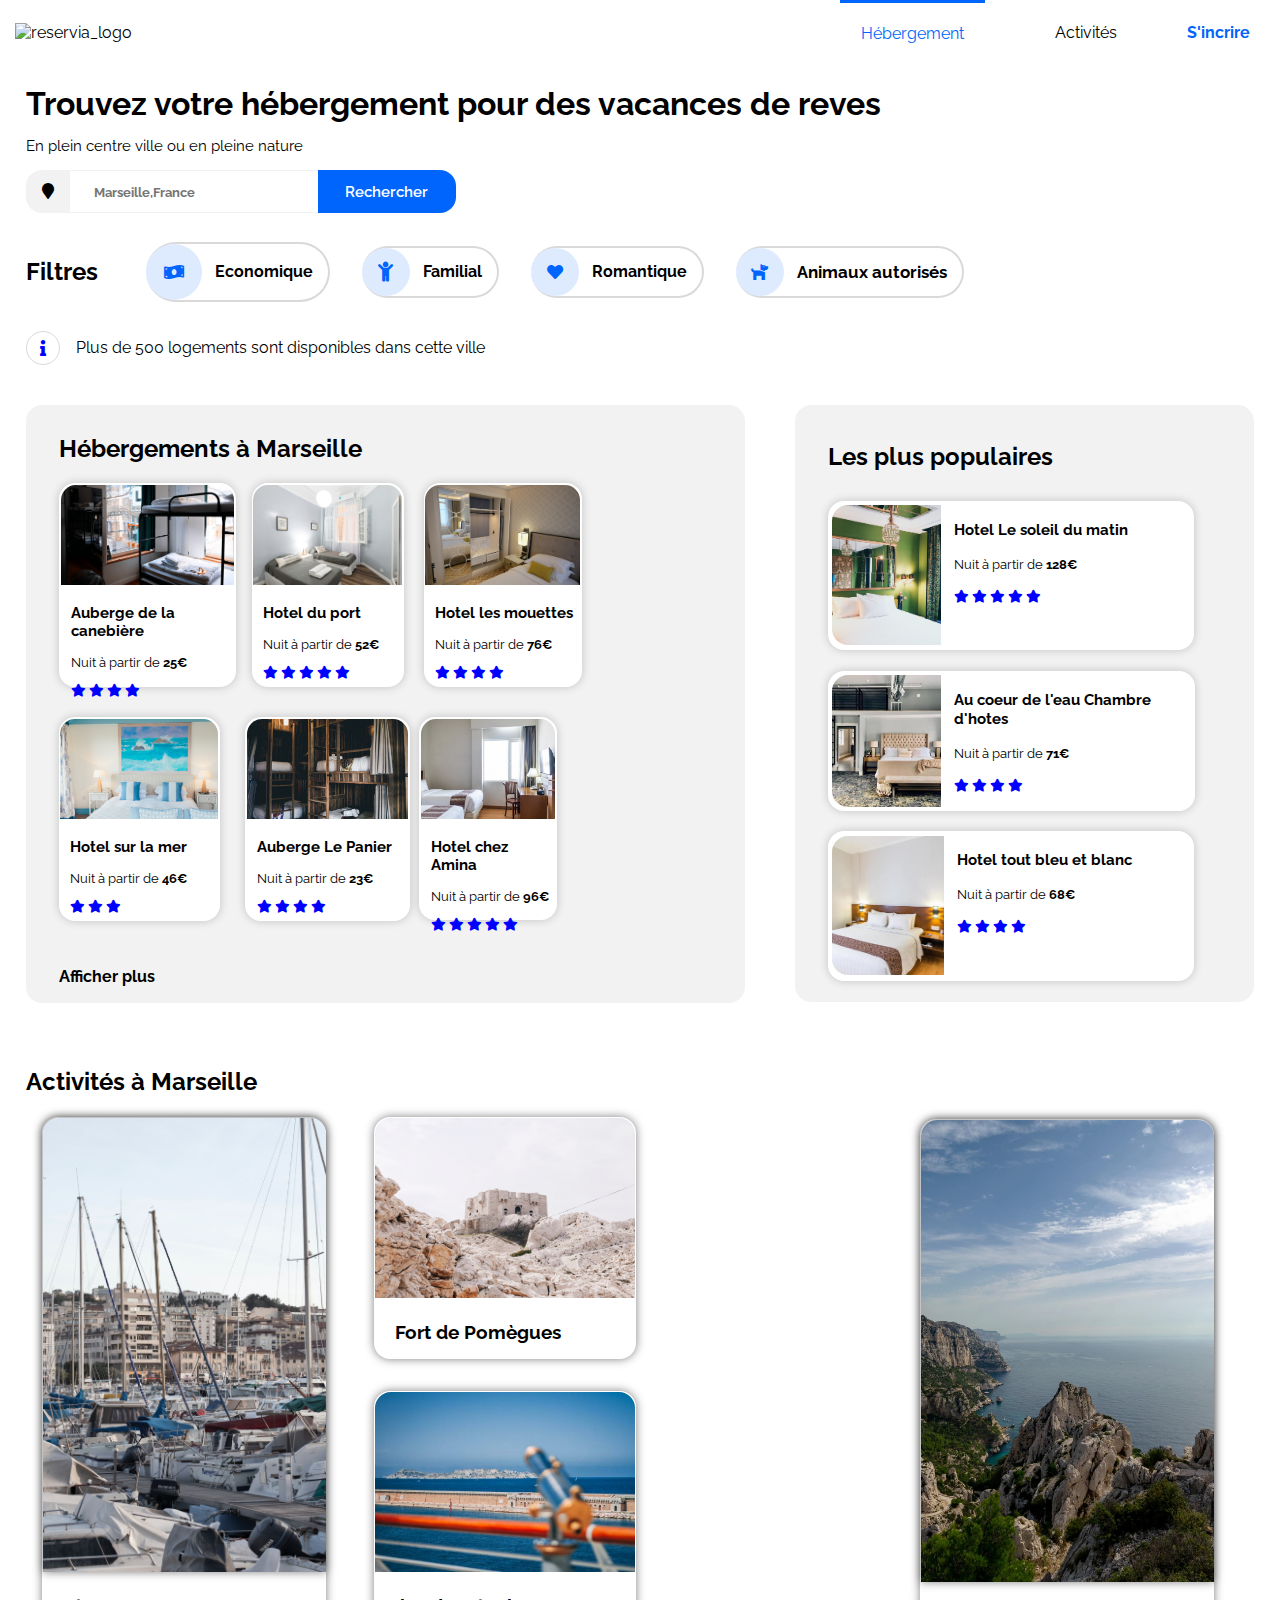
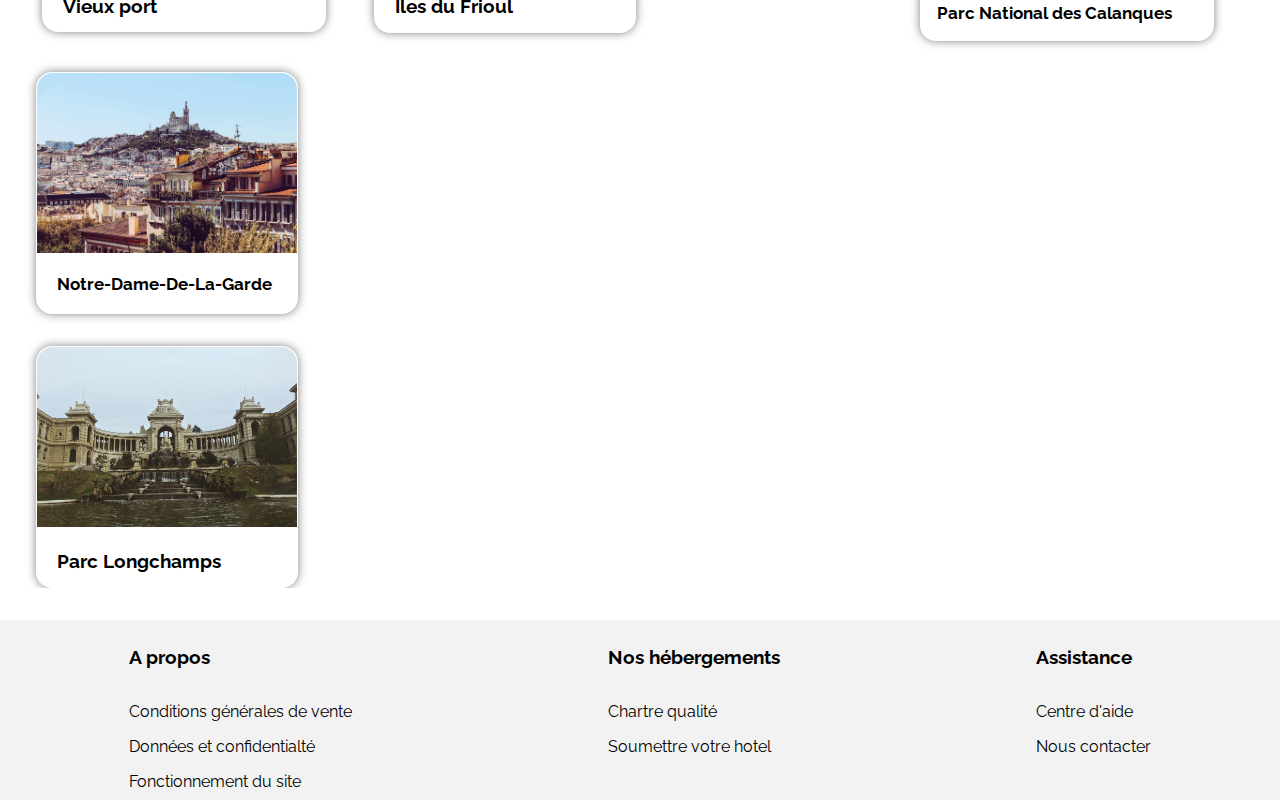
==== commit a876f43e: "projet terminé" ====
--- a/projet2boubttahicham.html
+++ b/projet2boubttahicham.html
@@ -5,6 +5,8 @@
   <meta charset="utf-8">
   <title>Reservia</title>
   <link rel="stylesheet" href="style.css">
+  <link rel="stylesheet" media="(max-width:650px)" href="smartphone.css" >
+  <link rel="stylesheet" media="(min-width:768px) and (max-width:991px)" href="tablette.css">
   <meta name="viewport" content="width=device-width, initial-scale=1.0">
   <link rel="stylesheet" href="https://cdnjs.cloudflare.com/ajax/libs/font-awesome/5.13.1/css/all.min.css" />
   <link rel="preconnect" href="https://fonts.gstatic.com">
@@ -40,9 +42,13 @@
         <button class="buttonsearch">
           Rechercher
         </button>
+        <button class="secondbuttonsearch">
+          <span class="iconsearch"><i class="fas fa-search"></i></sapn>
+        </button>
       </form>
+      <h2 class="secondtextfilter">Filtres</h2>
       <div class="filter">
-        <h2>Filtres</h2>
+        <h2 class="textfilter">Filtres</h2>
         <div class="economic">
           <div class="iconmoney"><i class="fas fa-money-bill-wave"></i></div>
           <span class="economictext">Economique</span>
@@ -78,7 +84,7 @@
             <h2>Hébergements à Marseille</h2>
           </header>
           <div class="mainhosting">
-            <div class="one">
+            <div class="firstarticleline">
            <article>
               <div class="firstarticle">
                 <a href="#">
@@ -138,7 +144,7 @@
             </article>
             </div> <!--a effacer-->
 
-          <div class="two">
+          <div class="secondarticleline">
             <article>
                <div class="articlefour">
                 <a href="#">
--- a/style.css
+++ b/style.css
@@ -4,7 +4,7 @@
     width:100%;
     margin:0px;
     padding:0px;
-
+    overflow-x:hidden;
 }
 .main {
     width: 100%;
@@ -12,13 +12,14 @@
     box-sizing: border-box;
     max-width: 1440px;
     margin: auto;
+    overflow-x: hidden;
 }
 
   
 /*header and nav*/
 
 .logoreservia{
-    width: 110px; 
+    width: 26%; 
     padding: 0 2rem;
     padding-left: 15px;
 }
@@ -93,7 +94,7 @@
   border-top: #F2F2F2 1px solid;
   border-bottom: #F2F2F2 1px solid;
   font-family:"raleway",sans-serif;
-  
+  padding:0px 24px;
   
 }
 .buttonsearch{
@@ -108,13 +109,18 @@
   font-family:"raleway", sans-serif;
   cursor:pointer;
 }
+.secondbuttonsearch{
+    display:none;
+}
 
 .filter{
     display:flex;
     flex-wrap: wrap;
     align-items: center;
     margin-top: 1.5rem;
-
+}
+.secondtextfilter{
+    display:none;
 }
 
 .economic{
@@ -285,13 +291,14 @@
 
 /* hosting*/ /*mise en place de la section hebergement*/
 
+
+
 .hostingsection{
     background-color:#F2F2F2;
-    padding-right:9px;
+    padding-right:20px;
     border-radius: 1rem 1rem 1rem 1rem;
     width: 58%;
     border:1px solid transparent;
-
     padding-left:2rem;
     padding-top:8px;
     margin-right:2%;
@@ -311,7 +318,16 @@
 a{
    color:inherit;
 }
-
+.firstarticleline{
+    display: flex;
+    width: 100%;
+    height: 50%;
+}
+.secondarticleline{
+    display: flex;
+    width: 100%;
+    height: 50%;
+}
 .firstarticle{
     width:90%;
     height:200px;
@@ -335,7 +351,7 @@
     font-size:13px;
 }
 .articletwo{
-    width:94%;
+    width:auto;
     height:200px;
     border-radius: 1rem 1rem 1rem 1rem;
     border:1px solid transparent;
@@ -364,6 +380,7 @@
     object-fit: contain;
     padding:0.5%;
     box-shadow:0 0 10px rgba(0,0,0,0.2);
+    margin-left:20px;
 }   
 .thirdarticleimg{
     width:100%;
@@ -375,7 +392,7 @@
     font-size:13px;
 }
 .articlefour{
-    width:90%;
+    width:99%;
     height:200px;
     border-radius: 1rem 1rem 1rem 1rem;
     border:1px solid transparent;
@@ -396,16 +413,15 @@
     font-size:13px;
 }
 .articlefive{
-    width:77%;
+    width:77.9%;
     height:200px;
     border-radius: 1rem 1rem 1rem 1rem;
     border:1px solid transparent;
     background-color: white;
     object-fit: contain;
     padding:0.5%;
-    
-    margin-bottom:30px;
     box-shadow:0 0 10px rgba(0,0,0,0.2);
+    margin-left:27px;
 }
 .fivearticleimg{
     width:100%;
@@ -425,6 +441,7 @@
     object-fit: contain;
     padding:0.5%;
     box-shadow:0 0 10px rgba(0,0,0,0.2);
+    margin-left:-5px;
 }
 .sixarticleimg{
     width:100%;
@@ -438,6 +455,7 @@
 
 .textfirst,.texttwo,.textthree,.textfour,.textfive,.textsix{
     color:black;
+    margin-left:10px;
 }
 .showmore{
     color:black;
@@ -451,7 +469,7 @@
 
 .mainsection{
     display:flex;
-    justify-content: center;
+    justify-content:center;
 }
 
 .mostpopulare{
@@ -503,19 +521,20 @@
 .textgreenroom{
     font-size:13px;
     line-height:19px;
+    margin-left:10px;
 }
 .waterroom{
   border: 1px solid transparent;
   background-color:white;
   height:140px;
-  width:28.70vw;
+  width:28.7vw;
   border-radius:1rem;
   object-fit: contain;
   padding:1%;
   display:flex;
   font-size:10px;
   box-sizing: border-box;
-  box-shadow:0 0 10px rgba(0,0,0,0.2);
+  box-shadow:0 0 10px rgba(0,0,0,0.2);  
 }
 .waterroomimg{
     height:132px;
@@ -530,7 +549,7 @@
     display:block;
     font-size:13px;
     line-height:19px;
-    
+    margin-left:10px;
 }
 .roomblueandwhite{
     border: 1px solid transparent;
@@ -547,7 +566,7 @@
 }
 .roomblueandwhiteimg{
     height:139.5px;
-    width:8.5vw;
+    width:8.7vw;
     border-radius:1rem 0rem 0rem 1rem;
     border-right:solid transparent;
     object-fit: cover;
@@ -556,6 +575,7 @@
     font-size:13px;
     line-height:19px;
     color:black;
+    margin-left:10px;
 }
 
 /*activités à Marseille*/
@@ -569,7 +589,7 @@
     background-color: white;
     margin-left:auto;
     margin-top:4px;
-    margin-right:auto;
+    margin-right:2.5rem;
     box-shadow:0 0 10px rgb(0,0,0,0.5);
     cursor: pointer;
     padding-right:2.5rem;
@@ -623,7 +643,7 @@
   .blocfrioulandfort{
     margin-right:1rem;
     margin-top:2px;
-    margin-left:2.5rem; 
+    margin-left:3rem; 
   }
 
   .vieuxport{
@@ -657,7 +677,7 @@
 }
 .notredametext{
     margin-left:20px;
- font-size:17px;
+    font-size:17px;
 }
 /*pour decoller les photos entre elles*/
   
@@ -673,7 +693,7 @@
     background-color: #F2F2F2;
     box-sizing: border-box;
     width:100%;
-    height:auto;
+    height: auto;
     max-width:100%;
     display:flex;
     justify-content: space-around;    
@@ -703,46 +723,139 @@
 .colorfooter{
     color:black;
 }
-.one{
-    display: flex;
-    height: 50%;
-    width:100%;
-}
-.two{
-    display: flex;
-    height: 50%;
-    width:100%;
-    justify-content: space-between;
-}
-
-@media (max-width:650px) {
+
+/*Partie mobile en mode portrait*/
+
+@media (max-width:650px){
+    /*Partie header*/
+
+    .signup{
+        margin-right:50px;
+        font-size:22px;
+    }
     .hosting, .activity{
         display:none;
+    }
+    .sectionsearchtitle{
+        font-size:33px;
+    }
+    .sectionsearchparagraph{
+        font-size:24px;
+    }
+    .searchinput{
+        width:40vw;
+        font-size:18px;
+    }
+    .form{
+        height:60px;
+    }
+    .iconposition{
+       font-size:24px; 
+       width:2rem;
+    }
+    .buttonsearch{
+        display:none;
+    }
+    .secondbuttonsearch{
+        display:block;
+        background:#0065FC;
+        border-radius:1rem;
+        width:4rem;
+        border:transparent;
+    }
+
+    .iconsearch{
+        color:white;
+        width:2rem;
+        font-size:20px;
+    }
+    
+    filter{
+        display:flex;    
+    }
+    .secondtextfilter{
+        margin-top:2rem;
+        display: block;
+        font-size:28px;
+    }
+    .textfilter{
+        display: none;
+    }
+    .economic,.romantic{
+        height:5rem;
+        width:15rem;
+        border-radius:4rem;
+        margin-left:0px;
+    }
+    .romantic{
+        margin-top:13px;
+    }
+    .animal{
+        height:5rem;
+        width:19rem;
+        border-radius:4rem;
+        margin-top: 15px;
+    }
+    .animaltext{
+        font-size:22px;
+    }
+    .iconmoney,.iconromantic,.iconanimal{
+        height:5rem;
+        width:5rem;
+        font-size:19px;
+    }
+    .romantictext,.economictext,.families{
+        font-size:22px;
+    }
+
+    .family{
+        height:5rem;
+        width:12rem;
+        border-radius:4rem;
+    }
+    .iconfamily{
+        height:5rem;
+        width:5rem;
+    }
+    .section{
+        display:flex;
+        flex-direction: column-reverse;
     }
     .secondnav{
         display:flex;
         width: 100%;
         margin-top: 3px;
-    }
-    .secondhosting, .secondactivity{
+        font-size:22px;
+    }
+    .secondhosting{
         width: 50%;
         text-decoration:none;
         color:#0065FC;
         text-align:center;
         padding:21px;
     }
+    .secondactivity{
+        width: 50%;
+        text-decoration:none;
+        text-align:center;
+        padding:21px;
+    }
     .secondhosting,.secondactivity:hover{
         border-bottom:3px #0065FC solid;    
     }
-    .mainsection{
-        display:flex;
-        flex-direction: column-reverse;
-        width:100%;
-    }
+
+    /*Partie les plus populaires*/
+
     .mostpopulare{
-        width:100%;
+        width:96%;
         display: block;
-        height:845px;
+        height:auto;
+        padding-right:0px;
+        margin-left: 0px;
+    }
+    .iconpopulare{
+        margin-right:3rem;
+        font-size: 25px;
     }
     .populareh2{
         font-size:xx-large;
@@ -753,12 +866,13 @@
         justify-content: space-around;
     }
     .greenroom,.roomblueandwhite{
-        width: 94%;
+        width: 92%;
         margin-top:16px;
         height:220px;
+        overflow: hidden;
     }
     .waterroom{
-        width: 96%;
+        width: 94%;
         margin-top:14px;
         height:220px;
     }
@@ -780,45 +894,412 @@
         margin-left:1rem;
         line-height: normal;
     }
+
+    /*Partie hebergement*/
+
     .hostingsection{
+        width:100%;
         border: none;
         background: none;
+        justify-content: flex-start;
      }
+
+     .mainsection{
+        display:flex;
+        flex-direction: column-reverse;
+    }
+     .article:hover{
+     transform: scale(0);
+ }
      .mainhosting{
         display: flex;
         flex-direction: column;
     }
-    .firstarticle,.articletwo,.articlethree,.articlefour,.articlesix,.articlefive{
-        width:95vw;
+    .firstarticleline,.secondarticleline{
+        display:flex;
+        flex-direction: column;
+        width:100%;
+    }
+    .firstarticle,.articletwo,.articlefour,.articlesix,.articlefive,.articlethree{
+        width:90%;
         height:380px;
-        
-    }
-    .firstarticleimg,.secondarticleimg,.thirdarticleimg,.fourtharticleimg,.fivetarticleimg,.sixarticleimg{
+        margin-top:20px;
+    }
+
+    .articlethree,.articlefive{
+        margin-left: 0px;
+        margin-bottom:20px;
+    }
+    .firstarticleimg,.secondarticleimg{
+        height:65%;
+    
+    }
+    .thirdarticleimg{
+        height:200px;
+    }
+
+    .fourtharticleimg,.sixarticleimg{
         width:100%;
-        height: 66%;
-    }
-    .textfirst,.texttwo,.textthree.textfour,.textsix,.textfive{
+        height: 65%;
+    }
+    .fivearticleimg{
+        width:100%;
+        height:65%;
+    }
+    .textfirst,.texttwo,.textthree,.textfour,.textsix,.textfive{
         margin-top:1rem;
         font-size:20px;
         line-height:13px;
         margin-left:11px;
     }
+    /*Partie activité à Marseille*/
+    
     .sectionactivity{
         display:block;
-        
-    }
+        margin-top:1rem;
+        margin-bottom:2rem; /*pour creer un espace avec le footer*/
+    }
+    
+   .activities{
+       display: flex;
+       flex-direction: column;
+       justify-content: flex-start;
+   }
+   
+   .vieuxport,.calanques{
+       width:90%;
+       height:350px;
+       padding: 0px;
+       margin-bottom:20px;
+       margin-left:30px;
+   }
+   .vieuxportimg,.calanquesimg{
+       width:100%;
+       height: 280px;
+   }
+   .fortpomegues,.iledufrioul{
+      width:90%;
+      height:350px;
+      padding: 0px;
+      margin-bottom:20px;
+      margin-left:30px;
+   }
+   .blocfrioulandfort,.blocnotredameandlongchamp{
+       margin-left: 0px;
+       width:99.5%;
+   }
+   
+   .fortpomeguesimg,.iledufrioulimg,.notredameimg,.parclongchampimg{
+      width:100%;
+      height: 280px;
+      padding:0px;
+   }  
+   .notredame,.parclongchamp{
+       width:90%;
+       margin-bottom:25px;
+       height:350px;
+       margin-left:30px;
+}
+.vieuxporttxt,.forttext,.frioultext,.calanquestext,.notredametext,.parctext{
+    font-size:23px;
+}
+
+/*Partie footer*/
+
+.footer{
+        display: flex;
+        flex-direction: column;
+        align-items: center;
+        width: 100%;
+        padding-bottom:1.5rem;
+        font-size:20px;
+    }
+   
+   .help,.ourhosting,.aboutfooter{
+       align-items: center;
+   }
+
+}
+
+/*Partie tablette mode portrait*/
+
+@media (min-width:768px) and (max-width:991px){ 
+
+    .mainsection{
+        display:flex;
+        flex-direction: column-reverse;
+     }
+     
+    article:hover{
+        transform: scale(0);
+    }
+     
+     /*Partie les plus populaires*/
+    
+     .mostpopulare{
+         width:95%;
+         display: block;
+         height:845px;
+         margin-left:0px;
+     }
+     .colorroom{
+        display:flex;
+    
+     }
+     .greenroom{
+        width: 92%;
+        margin-top:16px;
+        height:200px;
+    }
+    .greenroomimg{
+        height:199px;
+        width:35vw;
+    }
+    .textgreenroom{
+        font-size:21px;
+        line-height: normal;
+        margin-left:1rem;
+    }
+    .roomblueandwhite{
+        width: 93%;
+        margin-top:16px;
+        height:200px;
+    }
+    .roomblueandwhiteimg{
+        height:197px;
+        width:35.7vw;   
+    }
+    .textroomblueandwhite{
+        font-size:24px;
+        margin-left:1rem;
+        line-height: normal;
+    }
+    .waterroom{
+        width: 94.6%;
+        margin-top:14px;
+        height:200px;
+    }
+    
+    .waterroomimg{
+        height:187px;
+        width:35.4vw;
+    }
+    .textwaterroom{
+        line-height:normal;
+        font-size: 21px;
+        margin-left:1rem;
+    }
+    /*partie hebergement hebergement à Marseille*/
+    
+    .firstarticleline,.secondarticleline{
+        display:inline-block;
+        flex-direction:row;
+        width:50%;
+    }
+    
+    .hostingsection{
+        width:100%;
+        border: none;
+        background: none;
+        justify-content:flex-start;
+     }
+    
+    .firstarticle,.articletwo,.articlefour{
+        width:90%;
+        height:380px;
+        margin-top:20px;
+    }
+    .articlefive{
+       height:370px;
+       width:89%;
+       margin-left:0px;
+       margin-top: 20px;
+    }
+    .articlethree{
+        margin-left: 0px;
+        height:380px;
+        margin-top:20px;
+        width:90%
+    }
+    .articlesix{
+        margin-top:40px;
+        width:90%;
+        height:380px;
+    }
+    
+    .firstarticleimg,.secondarticleimg{
+        height:65%;
+    
+    }
+    .thirdarticleimg{
+        height:65%;
+    }
+    
+    .fourtharticleimg,.sixarticleimg{
+        width:100%;
+        height: 65%;
+    }
+    .fivearticleimg{
+        width:100%;
+        height:65%;
+    }
+    .textfirst,.texttwo,.textthree,.textfour,.textsix,.textfive{
+        margin-top:1rem;
+        font-size:20px;
+        line-height:13px;
+        margin-left:11px;
+    }
+    .sectionactivity{
+        display:block;
+        margin-top:1rem;
+        margin-bottom:2rem; /*pour creer un espace avec le footer*/
+    }
+    
+    .activities{
+       display: flex;
+       flex-direction: column;
+       justify-content: flex-start;
+    }
+    
+    .vieuxport,.calanques{
+       width:100%;
+       height:370px;
+       padding: 0px;
+       margin-bottom:20px;
+       margin-left:0px;
+    }
+    .vieuxportimg,.calanquesimg{
+       width:100%;
+       height: 280px;
+    }
+    .fortpomegues,.iledufrioul{
+      width:100%;
+      height:370px;
+      padding: 0px;
+      margin-bottom:20px;
+    }
+    .blocfrioulandfort,.blocnotredameandlongchamp{
+       margin-left: 0px;
+       width:99.5%;
+    }
+    
+    .fortpomeguesimg,.iledufrioulimg,.notredameimg,.parclongchampimg{
+      width:100%;
+      height: 280px;
+      padding:0px;
+    }  
+    .notredame,.parclongchamp{
+       width:100%;
+       margin-bottom:25px;
+       height:370px;
+    }
+    .vieuxporttxt,.frioultext,.forttext,.calanquestext,.notredametext,.parctext{
+        font-size:30px;
+    }
+    
+    /*Partie header*/
+    .signup{
+        margin-right:85px;
+        font-size:22px;
+    }
+    .hosting, .activity{
+        display:none;
+    }
+    .sectionsearchtitle{
+        font-size:29px;
+    }
+    .sectionsearchparagraph{
+        font-size:24px;
+    }
+    .searchinput{
+        width:40vw;
+        font-size:18px;
+    }
+    .form{
+        height:60px;
+    }
+    .iconposition{
+       font-size:24px; 
+       width:2rem;
+    }
+    .buttonsearch{
+        display:none;
+    }
+    .secondbuttonsearch{
+        display:block;
+        background:#0065FC;
+        border-radius:1rem;
+        width:4rem;
+        border:transparent;
+    }
+    
+    .iconsearch{
+        color:white;
+        width:2rem;
+        font-size:20px;
+    }
+    
+    filter{
+        display:flex;    
+    }
+    .secondtextfilter{
+        margin-top:2rem;
+        display: block;
+        font-size:28px;
+    }
+    .textfilter{
+        display: none;
+    }
+    .economic,.romantic{
+        height:5rem;
+        width:15rem;
+        border-radius:4rem;
+        margin-left:0px;
+    }
+    .romantic{
+        margin-top:13px;
+    }
+    .animal{
+        height:5rem;
+        width:19rem;
+        border-radius:4rem;
+        margin-top: 15px;
+    }
+    .animaltext{
+        font-size:22px;
+    }
+    .iconmoney,.iconromantic,.iconanimal{
+        height:5rem;
+        width:5rem;
+        font-size:19px;
+    }
+    .romantictext,.economictext,.families{
+        font-size:22px;
+    }
+    
+    .family{
+        height:5rem;
+        width:12rem;
+        border-radius:4rem;
+        margin-right:30px;
+    }
+    .iconfamily{
+        height:5rem;
+        width:5rem;
+    }
+    /*Footer*/
     .footer{
         display: flex;
         flex-direction: column;
         align-items: center;
-    }
-   .activities{
-       display: flex;
-       flex-direction: column;
-   }
-   
-   .help,.ourhosting,.aboutfooter{
+        width: 100%;
+        font-size:25px;
+        padding-bottom:1.5rem;
+    }
+    
+    .help,.ourhosting,.aboutfooter{
        align-items: center;
-   }
-
-}+    }
+    
+    }
+    